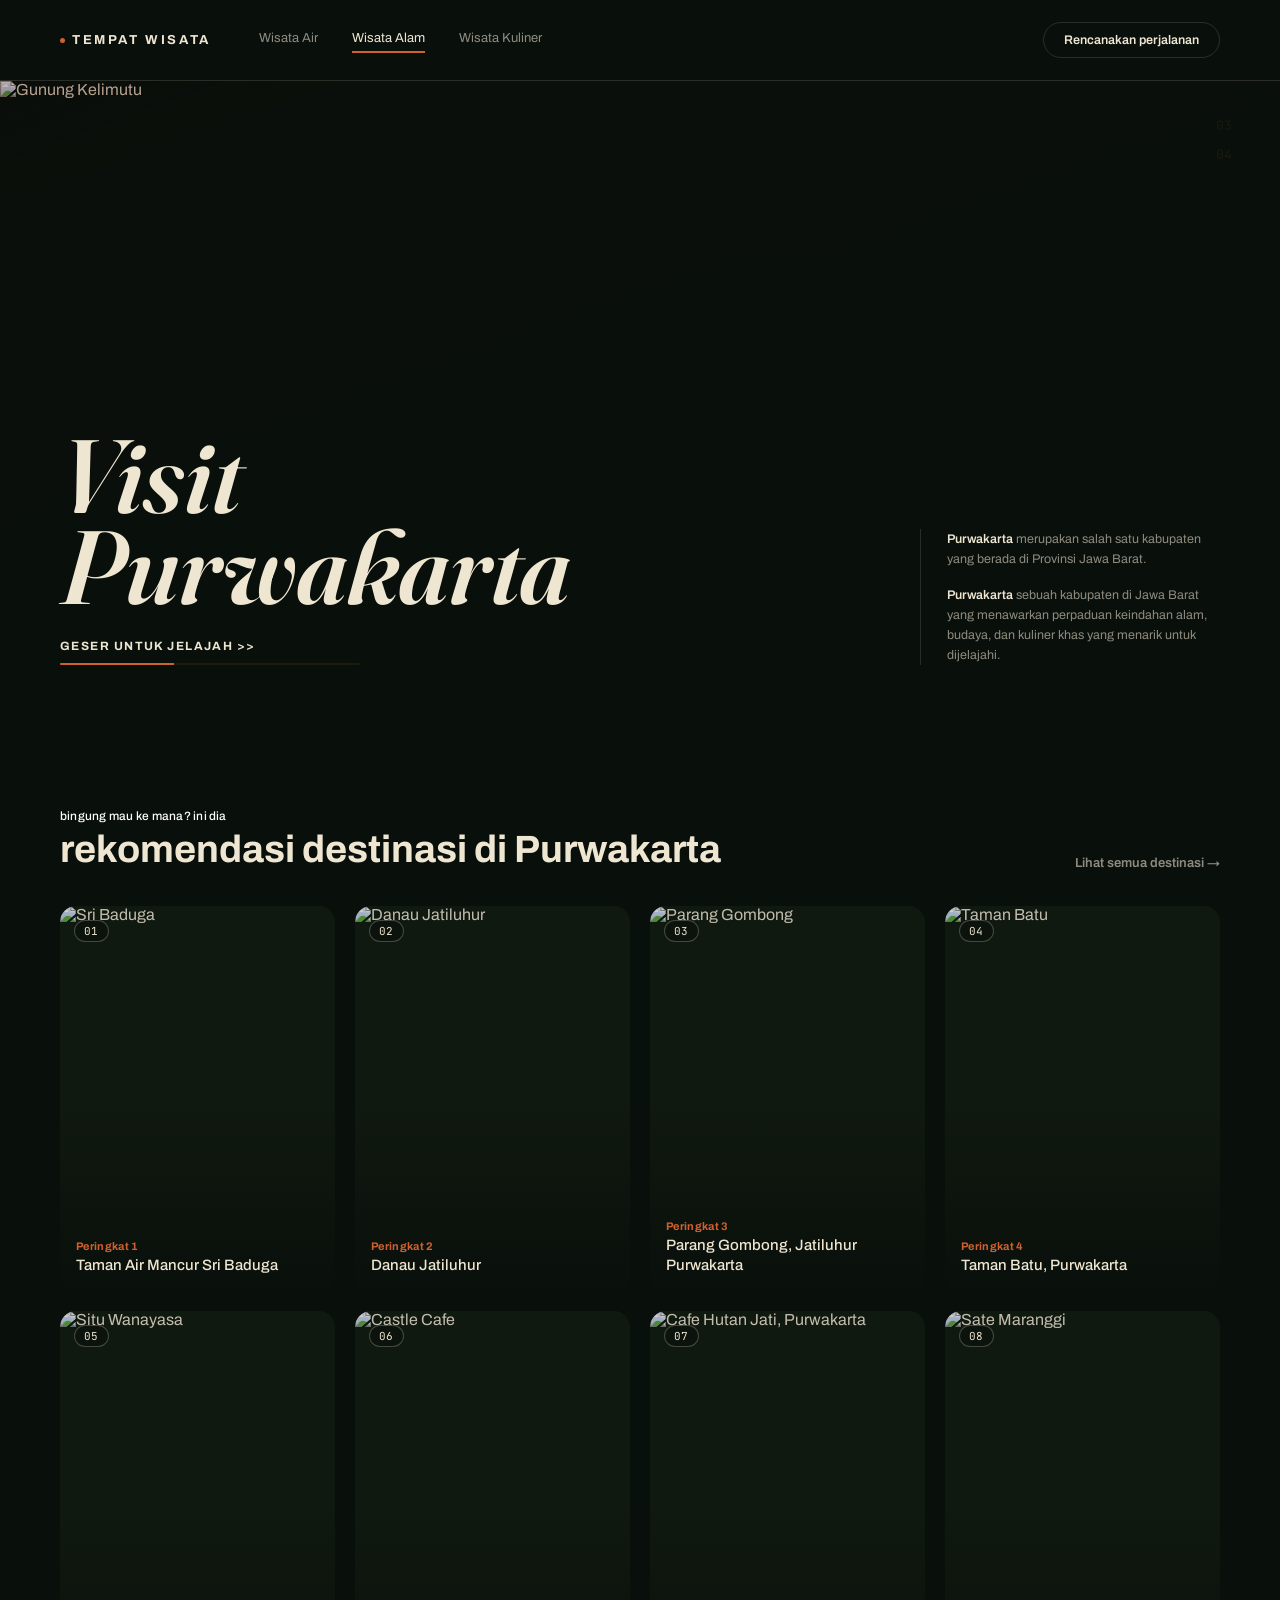
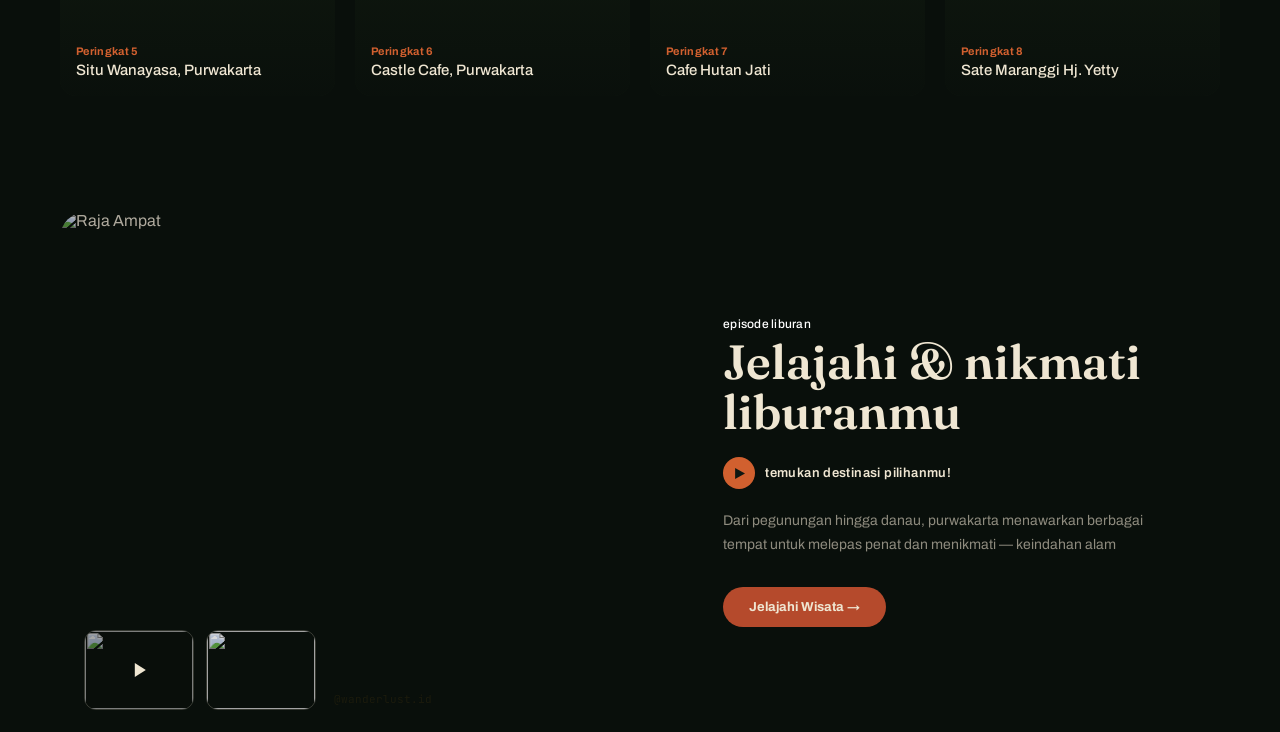
==== htmluas.html @ 2db7bcf9 "Add files via upload" ====
<!DOCTYPE html>
<html lang="id">
<head>
<meta charset="UTF-8">
<meta name="viewport" content="width=device-width, initial-scale=1.0">
<title>Kunjungi Purwakarta — Travel With Us!</title>
<link rel="preconnect" href="https://fonts.googleapis.com">
<link rel="preconnect" href="https://fonts.gstatic.com" crossorigin>
<link href="https://fonts.googleapis.com/css2?family=Fraunces:ital,opsz,wght@0,9..144,300;0,9..144,600;1,9..144,500;1,9..144,600&family=Archivo:wght@400;500;600;700&family=JetBrains+Mono:wght@400;500&display=swap" rel="stylesheet">
<link rel="stylesheet" href="cssuas.css">
</head>
<body>

<!-- NAV -->
<header class="nav">
  <div class="nav-inner">
    <div class="nav-brand"><span class="dot"></span>TEMPAT WISATA</div>
    <nav class="nav-tabs">
      <a href="#" class="tab">Wisata Air</a>
      <a href="#" class="tab active">Wisata Alam</a>
      <a href="#" class="tab">Wisata Kuliner</a>
    </nav>
    <button class="nav-cta">Rencanakan perjalanan</button>
  </div>
</header>

<!-- HERO -->
<section class="hero">
  <img class="hero-img" src="https://i.pinimg.com/736x/60/9f/8d/609f8d29d24141d94cbfe3db04c7c24f.jpg" alt="Gunung Kelimutu">
  <div class="hero-counter">
    <span>03</span>
    <span>04</span>
  </div>
  <div class="hero-inner">
    <div class="hero-copy">
      <h1 class="hero-title">Visit<br>Purwakarta</h1>
      <div class="hero-swipe">
        <span>GESER UNTUK JELAJAH &gt;&gt;</span>
        <div class="hero-progress"><i></i></div>
      </div>
    </div>
    <div class="hero-captions">
      <p><b>Purwakarta</b> merupakan salah satu kabupaten yang berada di Provinsi Jawa Barat.</p>
      <p><b>Purwakarta</b> sebuah kabupaten di Jawa Barat yang menawarkan perpaduan keindahan alam, budaya, dan kuliner khas yang menarik untuk dijelajahi.</p>
    </div>
  </div>
</section>

<!-- RECOMMENDATIONS -->
<section class="section">
  <div class="section-head">
    <div>
      <p class="eyebrow">bingung mau ke mana? ini dia</p>
      <h2 class="section-title">rekomendasi destinasi di Purwakarta</h2>
    </div>
    <a href="#" class="section-link">Lihat semua destinasi &rarr;</a>
  </div>

  <div class="rec-row">
    <div class="rec-card">
      <span class="rec-rank">01</span>
      <img src="https://i.pinimg.com/736x/ca/dd/c8/caddc85ec43dbcf4d7bd8b6eabeb9253.jpg" alt="Sri Baduga">
      <div class="rec-label">
        <span class="place">Peringkat 1</span>
        <span class="name"> Taman Air Mancur Sri Baduga </span>
      </div>
    </div>
    <div class="rec-card">
      <span class="rec-rank">02</span>
      <img src="https://i.pinimg.com/1200x/9b/ae/08/9bae082240e7f58f86cd1475be1f8720.jpg" alt="Danau Jatiluhur">
      <div class="rec-label">
        <span class="place">Peringkat 2</span>
        <span class="name"> Danau  Jatiluhur </span>
      </div>
    </div>
    <div class="rec-card">
      <span class="rec-rank">03</span>
      <img src="https://i.pinimg.com/736x/5a/5e/53/5a5e53dc8bf586956d5faa740fb3990c.jpg" alt="Parang Gombong">
      <div class="rec-label">
        <span class="place">Peringkat 3</span>
        <span class="name">Parang Gombong, Jatiluhur Purwakarta</span>
      </div>
    </div>
    <div class="rec-card">
      <span class="rec-rank">04</span>
      <img src="https://i.pinimg.com/1200x/ce/50/cc/ce50ccb34fca087d5dc133613f5b389a.jpg" alt="Taman Batu">
      <div class="rec-label">
        <span class="place">Peringkat 4</span>
        <span class="name"> Taman Batu, Purwakarta</span>
      </div>
    </div>
  <div class="rec-card">
      <span class="rec-rank">05</span>
      <img src="https://i.pinimg.com/1200x/88/a1/2c/88a12cb803745ec57d90f8e2642a96eb.jpg" alt="Situ Wanayasa">
      <div class="rec-label">
        <span class="place">Peringkat 5</span>
        <span class="name"> Situ Wanayasa, Purwakarta</span>
      </div>
    </div>
    <div class="rec-card">
      <span class="rec-rank">06</span>
      <img src="https://i.pinimg.com/736x/16/18/10/161810937da8a79a4a7ca13496c0f745.jpg" alt="Castle Cafe">
      <div class="rec-label">
        <span class="place">Peringkat 6</span>
        <span class="name"> Castle Cafe, Purwakarta</span>
      </div>
    </div>
    <div class="rec-card">
      <span class="rec-rank">07</span>
      <img src="https://i.pinimg.com/1200x/c8/06/60/c806600731196744d3df7440c797ac5b.jpg" alt="Cafe Hutan Jati, Purwakarta">
      <div class="rec-label">
        <span class="place">Peringkat 7</span>
        <span class="name"> Cafe Hutan Jati </span>
        </div>
    </div>
    <div class="rec-card">
      <span class="rec-rank">08</span>
      <img src="https://i.pinimg.com/736x/f3/6d/92/f36d92985043e7d394711de4417f6e88.jpg" alt="Sate Maranggi">
      <div class="rec-label">
        <span class="place">Peringkat 8</span>
        <span class="name"> Sate Maranggi Hj. Yetty</span>
  </div>
</section>


<!-- PROMO -->
<section class="promo">
  <div class="promo-media">
    <img src="https://picsum.photos/seed/raja-ampat-flag-desktop/1200/1000" alt="Raja Ampat">
    <div class="promo-strip">
      <div class="promo-thumb playable">
        <img src="https://picsum.photos/seed/raja-ampat-jump-desktop/300/220" alt="">
      </div>
      <div class="promo-thumb">
        <img src="https://picsum.photos/seed/raja-ampat-dock-desktop/300/220" alt="">
      </div>
      <span class="promo-handle">@wanderlust.id</span>
    </div>
  </div>
  <div class="promo-body">
    <p class="eyebrow">episode liburan</p>
    <h2 class="promo-title">Jelajahi &amp; nikmati liburanmu</h2>
    <div class="promo-play">
      <span class="dot"><svg viewBox="0 0 10 10" fill="var(--void)"><polygon points="1,0 10,5 1,10"/></svg></span>
      temukan destinasi pilihanmu!
    </div>
    <p class="promo-text">Dari pegunungan hingga danau, purwakarta menawarkan berbagai tempat untuk melepas penat dan menikmati — keindahan alam </p>
    <button class="promo-cta"> Jelajahi Wisata &rarr;</button>
  </div>
</section>
---- cssuas.css ----
:root{
  --void: #0e1712;
  --void-deep: #090f0b;
  --ember: #b54a2c;
  --ember-bright: #d1602f;
  --sand: #efe6d2;
  --sand-dim: rgba(239,230,210,0.58);
  --sand-faint: rgba(77, 58, 17, 0.28);
  --moss: #5c6e4f;
  --line: rgba(239,230,210,0.14);
  --radius-lg: 26px;
  --radius-md: 16px;
  --container: 1240px;
}

*{ box-sizing: border-box; }

body{
  margin:0;
  background: var(--void-deep);
  color: var(--sand);
  font-family:'Archivo', sans-serif;
}

a{ color: inherit; }

.nav{
  background: var(--void-deep);
  border-bottom: 1px solid var(--line);
  position: sticky;
  top: 0;
  z-index: 50;
}
.nav-inner{
  max-width: var(--container);
  margin: 0 auto;
  padding: 22px 40px;
  display:flex;
  align-items:center;
  gap: 48px;
}
.nav-brand{
  font-weight:700;
  font-size: 13px;
  letter-spacing: 0.2em;
  display:flex;
  align-items:center;
  gap:7px;
  white-space:nowrap;
}
.nav-brand .dot{
  width:5px; height:5px; border-radius:50%;
  background: var(--ember-bright);
}
.nav-tabs{
  display:flex;
  gap: 34px;
  font-size: 13px;
  color: var(--sand-dim);
}
.nav-tabs .tab{
  text-decoration:none;
  padding-bottom: 4px;
  position:relative;
  transition: color .2s ease;
}
.nav-tabs .tab:hover{ color: var(--sand); }
.nav-tabs .tab.active{
  color: var(--sand);
}
.nav-tabs .tab.active::after{
  content:'';
  position:absolute;
  left:0; right:0; bottom:-4px;
  height:2px;
  background: var(--ember-bright);
}
.nav-cta{
  margin-left:auto;
  background: transparent;
  border: 1px solid var(--line);
  color: var(--sand);
  padding: 10px 20px;
  border-radius: 30px;
  font-family:'Archivo', sans-serif;
  font-size: 12.5px;
  font-weight: 600;
  cursor:pointer;
  transition: border-color .2s ease, background .2s ease;
  white-space:nowrap;
}
.nav-cta:hover{
  background: var(--ember);
  border-color: var(--ember);
}

.hero{
  position: relative;
  height: 640px;
  overflow:hidden;
}
.hero-img{
  position:absolute; inset:0;
  width:100%; height:100%;
  object-fit: cover;
  filter: saturate(0.82) contrast(1.05) brightness(0.72);
}
.hero::before{
  content:'';
  position:absolute; inset:0;
  background:
    linear-gradient(180deg, rgba(9,15,11,0.35) 0%, rgba(9,15,11,0.05) 32%, rgba(9,15,11,0.55) 70%, rgba(9,15,11,0.95) 100%),
    linear-gradient(90deg, rgba(9,15,11,0.55) 0%, transparent 42%);
}
.hero::after{
  content:'';
  position:absolute; inset:0;
  background: linear-gradient(160deg, rgba(181,74,44,0.18), transparent 45%);
  mix-blend-mode: overlay;
}

.hero-counter{
  position:absolute;
  right: 48px;
  top: 36px;
  z-index: 2;
  font-family:'JetBrains Mono', monospace;
  font-size: 13px;
  color: var(--sand-faint);
  text-align:right;
  display:flex;
  flex-direction:column;
  gap: 12px;
}
.hero-counter .now{
  color: var(--sand);
  font-weight: 500;
  font-size: 15px;
  position:relative;
}
.hero-counter .now::after{
  content:'';
  position:absolute;
  left:-26px; top:50%;
  width:18px; height:1px;
  background: var(--ember-bright);
}

.hero-inner{
  position:relative;
  z-index:2;
  max-width: var(--container);
  margin: 0 auto;
  height:100%;
  padding: 0 40px 56px;
  display:flex;
  align-items:flex-end;
  justify-content:space-between;
  gap: 60px;
}

.hero-eyebrow{
  display:block;
  font-size: 13px;
  font-weight: 500;
  letter-spacing: 0.34em;
  text-transform: uppercase;
  color: var(--sand-dim);
  margin-bottom: 10px;
}
.hero-title{
  font-family:'Fraunces', serif;
  font-style: italic;
  font-weight: 600;
  font-size: 104px;
  line-height: 0.88;
  margin: 0 0 26px;
}
.hero-swipe{
  max-width: 300px;
}
.hero-swipe span{
  display:block;
  font-size: 12px;
  font-weight: 700;
  letter-spacing: 0.12em;
  color: var(--sand);
  margin-bottom: 10px;
}
.hero-progress{
  height: 2px;
  background: var(--sand-faint);
  border-radius: 2px;
  overflow:hidden;
}
.hero-progress i{
  display:block;
  width: 38%;
  height:100%;
  background: var(--ember-bright);
}

.hero-captions{
  display:flex;
  flex-direction:column;
  gap: 16px;
  max-width: 300px;
  flex-shrink:0;
  border-left: 1px solid var(--line);
  padding-left: 26px;
}
.hero-captions p{
  margin:0;
  font-size: 12.5px;
  line-height: 1.6;
  color: var(--sand-dim);
  font-weight: 400;
}
.hero-captions p b{
  color: var(--sand);
  font-weight: 600;
}

.section{
  max-width: var(--container);
  margin: 0 auto;
  padding: 88px 40px 20px;
}
.section-head{
  display:flex;
  align-items:flex-end;
  justify-content:space-between;
  margin-bottom: 36px;
}
.eyebrow{
  font-size: 12px;
  color: white;
  font-weight: 500;
  letter-spacing: 0.02em;
  margin: 0 0 6px;
}
.section-title{
  font-family:'Segoe UI', Tahoma, Geneva, Verdana, sans-serif
  font-weight: 500;
  font-size: 38px;
  color: var(--sand);
  margin: 0;
}
.section-link{
  font-size: 13px;
  font-weight: 600;
  color: var(--sand-dim);
  text-decoration:none;
  white-space:nowrap;
  transition: color .2s ease;
}
.section-link:hover{ color: var(--ember-bright); }

.rec-row{
  display:grid;
  grid-template-columns: repeat(4, 1fr);
  gap: 20px;
}
.rec-card{
  position:relative;
  border-radius: var(--radius-md);
  overflow:hidden;
  aspect-ratio: 3/4.2;
  background: #10190f;
}
.rec-card img{
  position:absolute; inset:0;
  width:100%; height:100%;
  object-fit:cover;
  filter: saturate(0.85) contrast(1.05) brightness(0.8);
  transition: transform .6s ease;
}
.rec-card:hover img{ transform: scale(1.06); }
.rec-card::after{
  content:'';
  position:absolute; inset:0;
  background: linear-gradient(180deg, transparent 50%, rgba(9,15,11,0.92) 100%);
}
.rec-rank{
  position:absolute; top:14px; left:14px; z-index:2;
  font-family:'JetBrains Mono', monospace;
  font-size: 11px;
  color: var(--sand);
  background: rgba(9,15,11,0.55);
  border: 1px solid rgba(239,230,210,0.25);
  padding: 3px 9px;
  border-radius: 20px;
  letter-spacing: 0.03em;
}
.rec-label{
  position:absolute; left:16px; right:16px; bottom:16px; z-index:2;
}
.rec-label .place{
  display:block;
  font-size: 11px;
  font-weight: 700;
  color: var(--ember-bright);
  letter-spacing: 0.03em;
  margin-bottom: 4px;
}
.rec-label .name{
  display:block;
  font-size: 15px;
  line-height:1.3;
  color: var(--sand);
  font-weight: 500;
}

.promo{
  max-width: var(--container);
  margin: 96px auto 0;
  padding: 0 40px;
  display:grid;
  grid-template-columns: 1.1fr 0.9fr;
  gap: 56px;
  align-items:center;
}
.promo-media{
  position:relative;
  border-radius: var(--radius-lg);
  overflow:hidden;
  height: 520px;
}
.promo-media img{
  width:100%; height:100%;
  object-fit:cover;
  filter: saturate(0.8) contrast(1.05) brightness(0.72);
}
.promo-media::before{
  content:'';
  position:absolute; inset:0;
  background: linear-gradient(0deg, rgba(9,15,11,0.75) 0%, transparent 40%);
}
.promo-strip{
  position:absolute;
  left: 24px; right:24px; bottom: 22px;
  z-index:2;
  display:flex;
  align-items:flex-end;
  gap: 12px;
}
.promo-thumb{
  position:relative;
  width: 110px; height: 80px;
  border-radius: 12px;
  overflow:hidden;
  flex-shrink:0;
  border: 1px solid rgba(239,230,210,0.2);
}
.promo-thumb img{
  width:100%; height:100%; object-fit:cover;
  filter: saturate(0.85) brightness(0.85);
}
.promo-thumb.playable::after{
  content:'';
  position:absolute; inset:0;
  background: rgba(9,15,11,0.25);
}
.promo-thumb.playable::before{
  content:'';
  position:absolute;
  top:50%; left:50%;
  width:0; height:0;
  border-top: 7px solid transparent;
  border-bottom: 7px solid transparent;
  border-left: 11px solid var(--sand);
  transform: translate(-38%,-50%);
  z-index:2;
}
.promo-handle{
  font-family:'JetBrains Mono', monospace;
  font-size: 11px;
  color: var(--sand-faint);
  align-self:flex-end;
  margin-bottom: 4px;
  margin-left: 6px;
}

.promo-body{
  padding-right: 20px;
}
.promo-title{
  font-family:'Fraunces', serif;
  font-weight: 600;
  font-size: 48px;
  line-height: 1.04;
  color: var(--sand);
  margin: 4px 0 20px;
}
.promo-play{
  display:inline-flex;
  align-items:center;
  gap: 10px;
  font-size: 13px;
  font-weight: 600;
  letter-spacing: 0.03em;
  color: var(--sand);
  margin-bottom: 20px;
}
.promo-play .dot{
  width: 32px; height: 32px;
  border-radius: 50%;
  background: var(--ember-bright);
  display:flex; align-items:center; justify-content:center;
  flex-shrink:0;
}
.promo-play .dot svg{ width:11px; height:11px; }
.promo-text{
  font-size: 14px;
  line-height: 1.7;
  color: var(--sand-dim);
  max-width: 460px;
  margin: 0 0 30px;
}
.promo-cta{
  background: var(--ember);
  color: var(--sand);
  border: none;
  padding: 13px 26px;
  border-radius: 30px;
  font-family:'Archivo', sans-serif;
  font-weight: 700;
  font-size: 13px;
  cursor:pointer;
  transition: background .2s ease;
}
.promo-cta:hover{ background: var(--ember-bright); }

.foot{
  margin-top: 110px;
  border-top: 1px solid var(--line);
}
.foot-inner{
  max-width: var(--container);
  margin: 0 auto;
  padding: 28px 40px;
  display:flex;
  align-items:center;
  gap: 40px;
}
.foot-author{
  display:flex;
  align-items:center;
  gap: 11px;
  flex-shrink:0;
}
.foot-avatar{
  width: 34px; height: 34px;
  border-radius: 50%;
  object-fit: cover;
  border: 1px solid var(--line);
}
.foot-author div{
  display:flex;
  flex-direction:column;
  line-height: 1.35;
}
.foot-name{
  font-size: 13px;
  color: var(--sand);
  font-weight: 600;
}
.foot-role{
  font-size: 11.5px;
  color: var(--sand-faint);
}
.foot-comment{
  font-size: 12.5px;
  color: var(--sand-faint);
  line-height:1.5;
  flex: 1;
}
.foot-comment b{
  color: var(--sand-dim);
  font-weight: 500;
}
.foot-comment a{
  color: var(--ember-bright);
  text-decoration:none;
  font-weight: 500;
}

.engage{
  display:flex;
  align-items:center;
  gap: 22px;
  flex-shrink:0;
}
.engage-item{
  display:flex;
  align-items:center;
  gap: 7px;
  color: var(--sand-dim);
  font-size: 13px;
  font-weight: 500;
  cursor:pointer;
}
.engage-item svg{ width:19px; height:19px; }
.save-btn{
  background: var(--ember);
  color: var(--sand);
  border: none;
  padding: 10px 24px;
  border-radius: 20px;
  font-family:'Archivo', sans-serif;
  font-weight: 700;
  font-size: 13px;
  cursor:pointer;
  transition: background .2s ease;
}
.save-btn:hover{ background: var(--ember-bright); }

@media (max-width: 1100px){
  .hero-title{ font-size: 78px; }
  .promo{ grid-template-columns: 1fr; }
  .promo-media{ height: 400px; }
  .rec-row{ grid-template-columns: repeat(2, 1fr); }
}
@media (max-width: 700px){
  .nav-tabs{ display:none; }
  .hero{ height: 520px; }
  .hero-inner{ flex-direction:column; align-items:flex-start; gap: 28px; }
  .hero-captions{ border-left:none; padding-left:0; flex-direction:row; overflow-x:auto; }
  .hero-title{ font-size: 56px; }
  .foot-inner{ flex-wrap:wrap; }
}
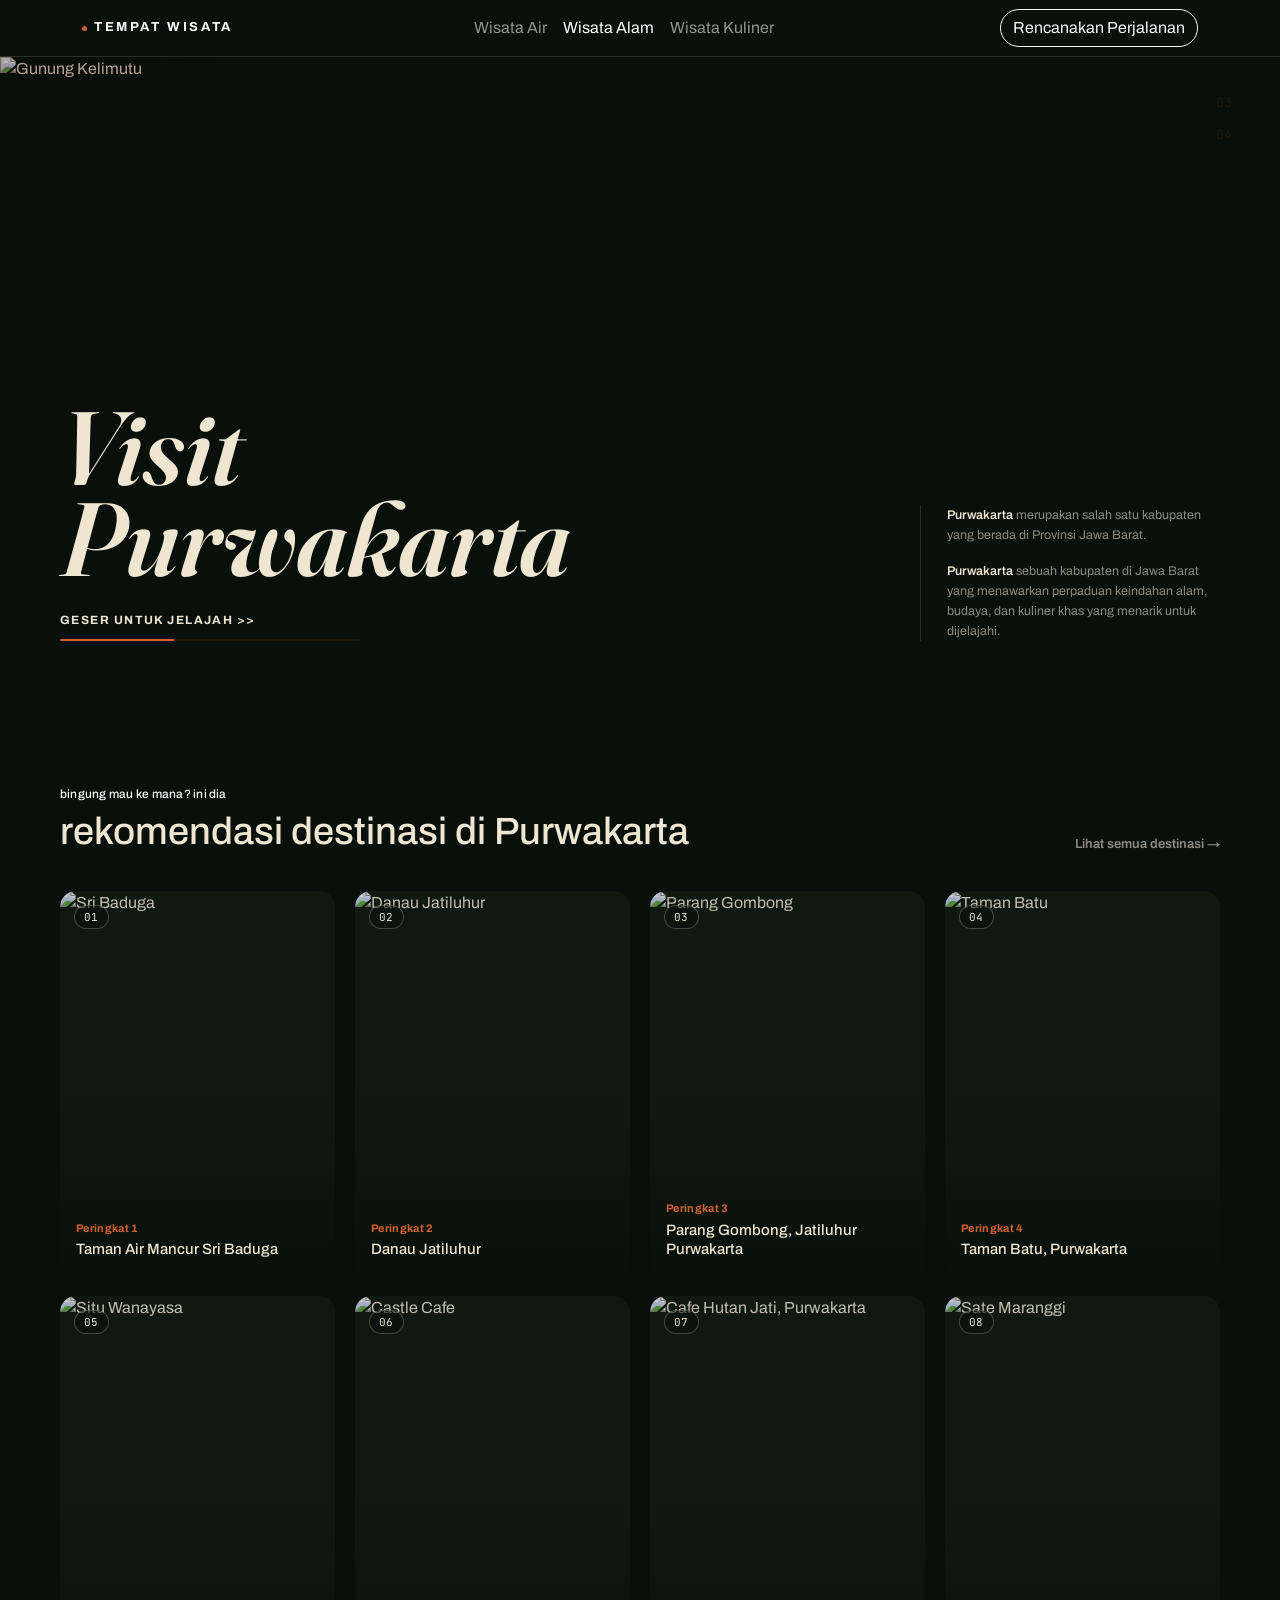
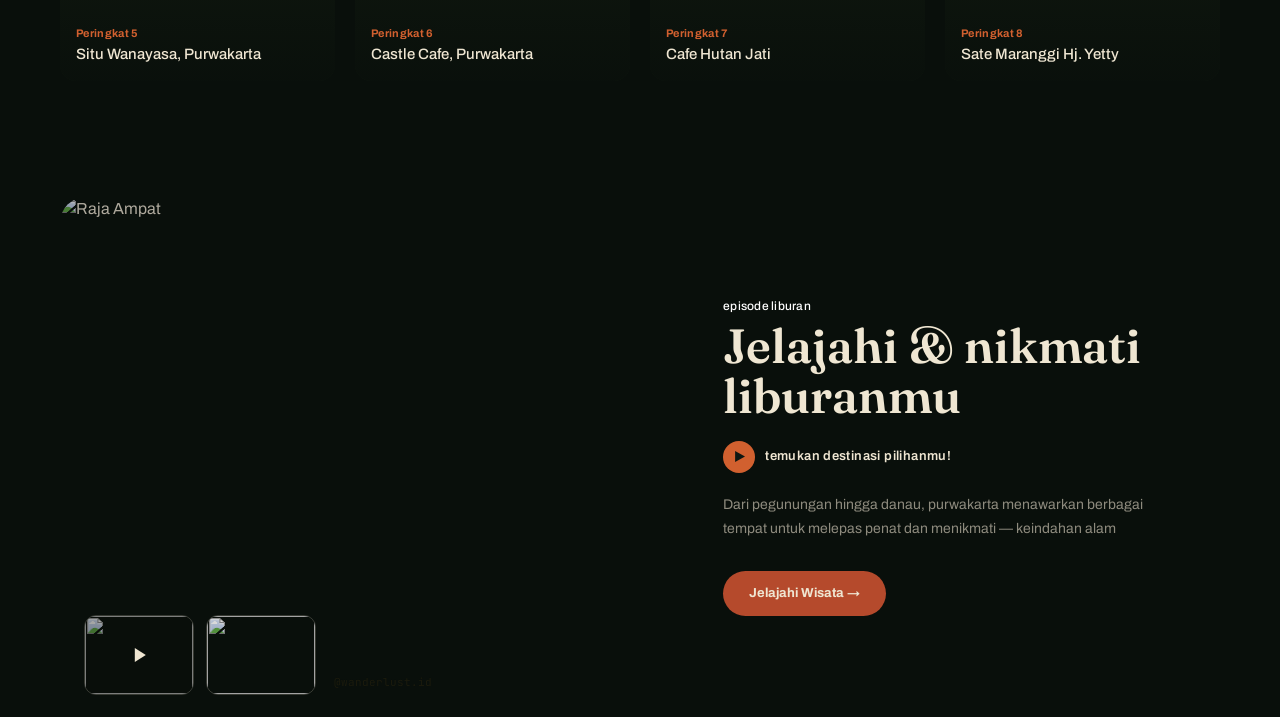
==== commit ba8c2dd5: "Update htmluas.html menambahkan Bootstrap" ====
--- a/htmluas.html
+++ b/htmluas.html
@@ -7,23 +7,53 @@
 <link rel="preconnect" href="https://fonts.googleapis.com">
 <link rel="preconnect" href="https://fonts.gstatic.com" crossorigin>
 <link href="https://fonts.googleapis.com/css2?family=Fraunces:ital,opsz,wght@0,9..144,300;0,9..144,600;1,9..144,500;1,9..144,600&family=Archivo:wght@400;500;600;700&family=JetBrains+Mono:wght@400;500&display=swap" rel="stylesheet">
+<link href="https://cdn.jsdelivr.net/npm/bootstrap@5.3.7/dist/css/bootstrap.min.css" rel="stylesheet">
 <link rel="stylesheet" href="cssuas.css">
 </head>
 <body>
 
-<!-- NAV -->
-<header class="nav">
-  <div class="nav-inner">
-    <div class="nav-brand"><span class="dot"></span>TEMPAT WISATA</div>
-    <nav class="nav-tabs">
-      <a href="#" class="tab">Wisata Air</a>
-      <a href="#" class="tab active">Wisata Alam</a>
-      <a href="#" class="tab">Wisata Kuliner</a>
-    </nav>
-    <button class="nav-cta">Rencanakan perjalanan</button>
+<!-- NAVBAR BOOTSTRAP -->
+<nav class="navbar navbar-expand-lg navbar-dark nav sticky-top">
+  <div class="container">
+
+    <a class="navbar-brand nav-brand" href="#">
+      <span class="dot"></span> TEMPAT WISATA
+    </a>
+
+    <button class="navbar-toggler" type="button"
+      data-bs-toggle="collapse"
+      data-bs-target="#navbarNav">
+
+      <span class="navbar-toggler-icon"></span>
+
+    </button>
+
+    <div class="collapse navbar-collapse" id="navbarNav">
+
+      <ul class="navbar-nav mx-auto">
+
+        <li class="nav-item">
+          <a class="nav-link" href="#">Wisata Air</a>
+        </li>
+
+        <li class="nav-item">
+          <a class="nav-link active" href="#">Wisata Alam</a>
+        </li>
+
+        <li class="nav-item">
+          <a class="nav-link" href="#">Wisata Kuliner</a>
+        </li>
+
+      </ul>
+
+      <button class="btn btn-outline-light rounded-pill">
+        Rencanakan Perjalanan
+      </button>
+
+    </div>
+
   </div>
-</header>
-
+</nav>
 <!-- HERO -->
 <section class="hero">
   <img class="hero-img" src="https://i.pinimg.com/736x/60/9f/8d/609f8d29d24141d94cbfe3db04c7c24f.jpg" alt="Gunung Kelimutu">
@@ -148,3 +178,7 @@
     <button class="promo-cta"> Jelajahi Wisata &rarr;</button>
   </div>
 </section>
+<script src="https://cdn.jsdelivr.net/npm/bootstrap@5.3.7/dist/js/bootstrap.bundle.min.js"></script>
+
+</body>
+</html>
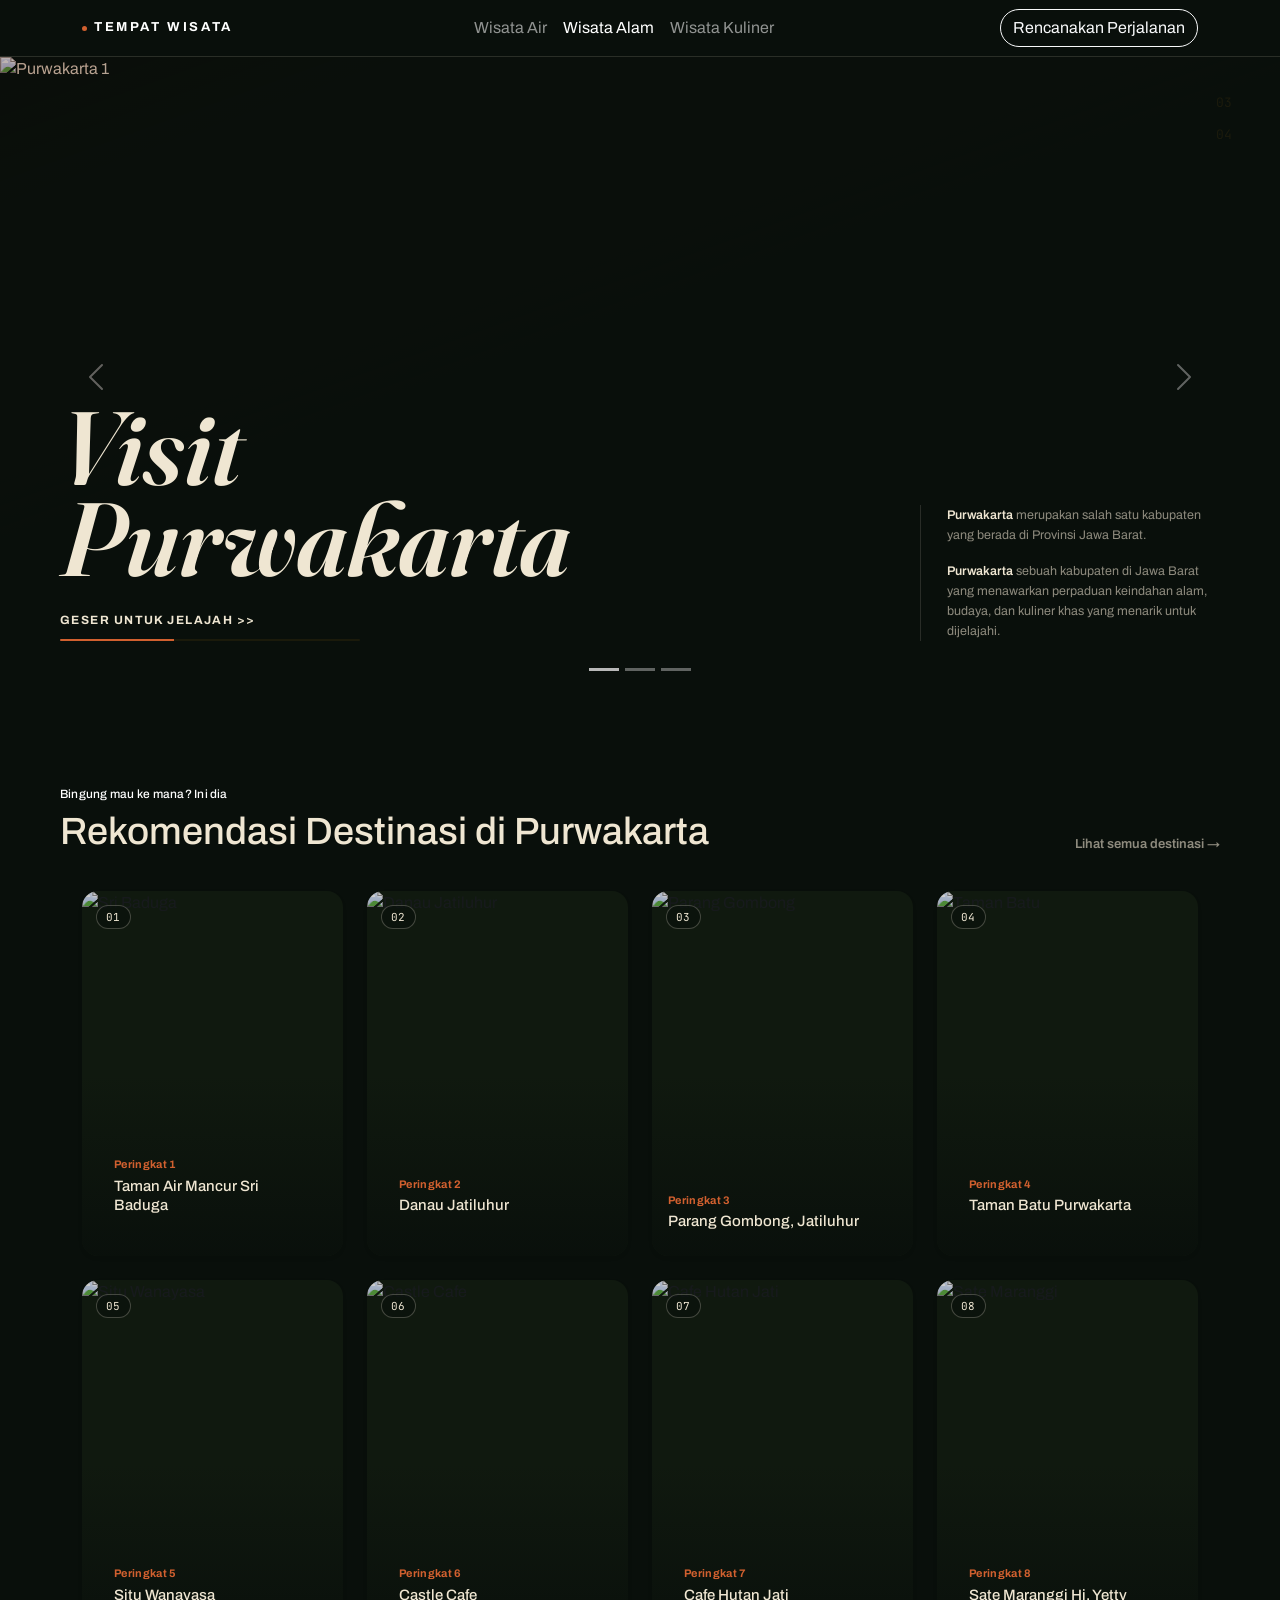
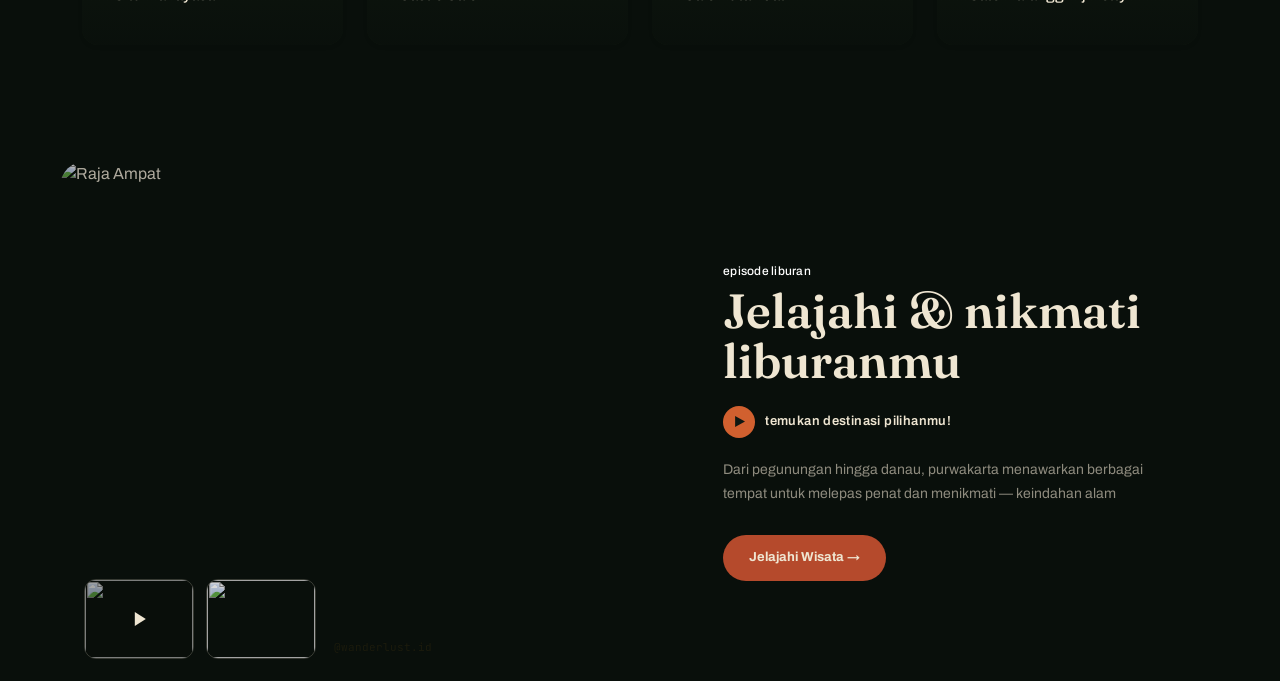
==== commit 2744e5f7: "Update htmluas.html menambahkan bootstrap" ====
--- a/htmluas.html
+++ b/htmluas.html
@@ -56,7 +56,43 @@
 </nav>
 <!-- HERO -->
 <section class="hero">
-  <img class="hero-img" src="https://i.pinimg.com/736x/60/9f/8d/609f8d29d24141d94cbfe3db04c7c24f.jpg" alt="Gunung Kelimutu">
+  <div id="heroCarousel" class="carousel slide hero-img" data-bs-ride="carousel">
+
+    <div class="carousel-indicators">
+      <button type="button" data-bs-target="#heroCarousel" data-bs-slide-to="0" class="active"></button>
+      <button type="button" data-bs-target="#heroCarousel" data-bs-slide-to="1"></button>
+      <button type="button" data-bs-target="#heroCarousel" data-bs-slide-to="2"></button>
+    </div>
+    
+    <div class="carousel-inner"> 
+
+      <div class="carousel-item active">
+        <img src="https://i.pinimg.com/736x/60/9f/8d/609f8d29d24141d94cbfe3db04c7c24f.jpg"
+          class="d-block w-100"
+          alt="Purwakarta 1">
+      </div>
+
+      <div class="carousel-item">
+        <img src="https://i.pinimg.com/736x/ca/dd/c8/caddc85ec43dbcf4d7bd8b6eabeb9253.jpg"
+          class="d-block w-100"
+          alt="Purwakarta 2">
+      </div>
+
+      <div class="carousel-item">
+        <img src="https://i.pinimg.com/1200x/9b/ae/08/9bae082240e7f58f86cd1475be1f8720.jpg"
+          class="d-block w-100"
+          alt="Purwakarta 3">
+      </div>
+
+    </div>
+    <button class="carousel-control-prev" type="button" data-bs-target="#heroCarousel" data-bs-slide="prev">
+      <span class="carousel-control-prev-icon"></span>
+    </button>
+
+    <button class="carousel-control-next" type="button" data-bs-target="#heroCarousel" data-bs-slide="next">
+      <span class="carousel-control-next-icon"></span>
+    </button>
+  </div>
   <div class="hero-counter">
     <span>03</span>
     <span>04</span>
@@ -80,78 +116,130 @@
 <section class="section">
   <div class="section-head">
     <div>
-      <p class="eyebrow">bingung mau ke mana? ini dia</p>
-      <h2 class="section-title">rekomendasi destinasi di Purwakarta</h2>
+      <p class="eyebrow">Bingung mau ke mana? Ini dia</p>
+      <h2 class="section-title">Rekomendasi Destinasi di Purwakarta</h2>
     </div>
     <a href="#" class="section-link">Lihat semua destinasi &rarr;</a>
   </div>
 
-  <div class="rec-row">
-    <div class="rec-card">
-      <span class="rec-rank">01</span>
-      <img src="https://i.pinimg.com/736x/ca/dd/c8/caddc85ec43dbcf4d7bd8b6eabeb9253.jpg" alt="Sri Baduga">
-      <div class="rec-label">
-        <span class="place">Peringkat 1</span>
-        <span class="name"> Taman Air Mancur Sri Baduga </span>
-      </div>
-    </div>
-    <div class="rec-card">
-      <span class="rec-rank">02</span>
-      <img src="https://i.pinimg.com/1200x/9b/ae/08/9bae082240e7f58f86cd1475be1f8720.jpg" alt="Danau Jatiluhur">
-      <div class="rec-label">
-        <span class="place">Peringkat 2</span>
-        <span class="name"> Danau  Jatiluhur </span>
-      </div>
-    </div>
-    <div class="rec-card">
-      <span class="rec-rank">03</span>
-      <img src="https://i.pinimg.com/736x/5a/5e/53/5a5e53dc8bf586956d5faa740fb3990c.jpg" alt="Parang Gombong">
-      <div class="rec-label">
-        <span class="place">Peringkat 3</span>
-        <span class="name">Parang Gombong, Jatiluhur Purwakarta</span>
-      </div>
-    </div>
-    <div class="rec-card">
-      <span class="rec-rank">04</span>
-      <img src="https://i.pinimg.com/1200x/ce/50/cc/ce50ccb34fca087d5dc133613f5b389a.jpg" alt="Taman Batu">
-      <div class="rec-label">
-        <span class="place">Peringkat 4</span>
-        <span class="name"> Taman Batu, Purwakarta</span>
-      </div>
-    </div>
-  <div class="rec-card">
-      <span class="rec-rank">05</span>
-      <img src="https://i.pinimg.com/1200x/88/a1/2c/88a12cb803745ec57d90f8e2642a96eb.jpg" alt="Situ Wanayasa">
-      <div class="rec-label">
-        <span class="place">Peringkat 5</span>
-        <span class="name"> Situ Wanayasa, Purwakarta</span>
-      </div>
-    </div>
-    <div class="rec-card">
-      <span class="rec-rank">06</span>
-      <img src="https://i.pinimg.com/736x/16/18/10/161810937da8a79a4a7ca13496c0f745.jpg" alt="Castle Cafe">
-      <div class="rec-label">
-        <span class="place">Peringkat 6</span>
-        <span class="name"> Castle Cafe, Purwakarta</span>
-      </div>
-    </div>
-    <div class="rec-card">
-      <span class="rec-rank">07</span>
-      <img src="https://i.pinimg.com/1200x/c8/06/60/c806600731196744d3df7440c797ac5b.jpg" alt="Cafe Hutan Jati, Purwakarta">
-      <div class="rec-label">
-        <span class="place">Peringkat 7</span>
-        <span class="name"> Cafe Hutan Jati </span>
-        </div>
-    </div>
-    <div class="rec-card">
-      <span class="rec-rank">08</span>
-      <img src="https://i.pinimg.com/736x/f3/6d/92/f36d92985043e7d394711de4417f6e88.jpg" alt="Sate Maranggi">
-      <div class="rec-label">
-        <span class="place">Peringkat 8</span>
-        <span class="name"> Sate Maranggi Hj. Yetty</span>
+  <div class="container">
+    <div class="row g-4">
+
+      <!-- Card 1 -->
+      <div class="col-lg-3 col-md-6 col-sm-12">
+        <div class="card rec-card h-100 shadow-sm border-0">
+          <span class="rec-rank">01</span>
+          <img src="https://i.pinimg.com/736x/ca/dd/c8/caddc85ec43dbcf4d7bd8b6eabeb9253.jpg"
+               class="card-img-top"
+               alt="Sri Baduga">
+          <div class="card-body rec-label">
+            <span class="place">Peringkat 1</span>
+            <h5 class="name">Taman Air Mancur Sri Baduga</h5>
+          </div>
+        </div>
+      </div>
+
+      <!-- Card 2 -->
+      <div class="col-lg-3 col-md-6 col-sm-12">
+        <div class="card rec-card h-100 shadow-sm border-0">
+          <span class="rec-rank">02</span>
+          <img src="https://i.pinimg.com/1200x/9b/ae/08/9bae082240e7f58f86cd1475be1f8720.jpg"
+            class="card-img-top"
+            alt="Danau Jatiluhur">
+          <div class="card-body rec-label">
+            <span class="place">Peringkat 2</span>
+            <h5 class="name">Danau Jatiluhur</h5>
+          </div>
+        </div>
+      </div>
+
+      <!-- Card 3 -->
+      <div class="col-lg-3 col-md-6 col-sm-12">
+        <div class="card rec-card h-100 shadow-sm border-0">
+          <span class="rec-rank">03</span>
+          <img src="https://i.pinimg.com/736x/5a/5e/53/5a5e53dc8bf586956d5faa740fb3990c.jpg"
+            class="card-img-top"
+            alt="Parang Gombong">
+          <div class="rec-label">
+            <span class="place">Peringkat 3</span>
+            <h5 class="name">Parang Gombong, Jatiluhur</h5>
+          </div>
+        </div>
+      </div>
+
+      <!-- Card 4 -->
+      <div class="col-lg-3 col-md-6 col-sm-12">
+        <div class="card rec-card h-100 shadow-sm border-0">
+          <span class="rec-rank">04</span>
+          <img src="https://i.pinimg.com/1200x/ce/50/cc/ce50ccb34fca087d5dc133613f5b389a.jpg"
+            class="card-img-top"
+            alt="Taman Batu">
+          <div class="card-body rec-label">
+            <span class="place">Peringkat 4</span>
+            <h5 class="name">Taman Batu Purwakarta</h5>
+          </div>
+        </div>
+      </div>
+
+      <!-- Card 5 -->
+      <div class="col-lg-3 col-md-6 col-sm-12">
+        <div class="card rec-card h-100 shadow-sm border-0">
+          <span class="rec-rank">05</span>
+          <img src="https://i.pinimg.com/1200x/88/a1/2c/88a12cb803745ec57d90f8e2642a96eb.jpg" 
+            class="card-img-top"
+            alt="Situ Wanayasa">
+          <div class="card-body rec-label">
+            <span class="place">Peringkat 5</span>
+            <h5 class="name">Situ Wanayasa</h5>
+          </div>
+        </div>
+      </div>
+
+      <!-- Card 6 -->
+      <div class="col-lg-3 col-md-6 col-sm-12">
+        <div class="card rec-card h-100 shadow-sm border-0">
+          <span class="rec-rank">06</span>
+          <img src="https://i.pinimg.com/736x/16/18/10/161810937da8a79a4a7ca13496c0f745.jpg" 
+            class="card-img-top"
+            alt="Castle Cafe">
+          <div class="card-body rec-label">
+            <span class="place">Peringkat 6</span>
+            <h5 class="name">Castle Cafe</h5>
+          </div>
+        </div>
+      </div>
+
+      <!-- Card 7 -->
+      <div class="col-lg-3 col-md-6 col-sm-12">
+        <div class="card rec-card h-100 shadow-sm border-0">
+          <span class="rec-rank">07</span>
+          <img src="https://i.pinimg.com/1200x/c8/06/60/c806600731196744d3df7440c797ac5b.jpg" 
+            class="card-img-top"
+            alt="Cafe Hutan Jati">
+          <div class="card-body rec-label">
+            <span class="place">Peringkat 7</span>
+            <h5 class="name">Cafe Hutan Jati</h5>
+          </div>
+        </div>
+      </div>
+
+      <!-- Card 8 -->
+      <div class="col-lg-3 col-md-6 col-sm-12">
+        <div class="card rec-card h-100 shadow-sm border-0">
+          <span class="rec-rank">08</span>
+          <img src="https://i.pinimg.com/736x/f3/6d/92/f36d92985043e7d394711de4417f6e88.jpg" 
+            class="card-img-top"
+            alt="Sate Maranggi">
+          <div class="card-body rec-label">
+            <span class="place">Peringkat 8</span>
+            <h5 class="name">Sate Maranggi Hj. Yetty</h5>
+          </div>
+        </div>
+      </div>
+
+    </div>
   </div>
 </section>
-
 
 <!-- PROMO -->
 <section class="promo">
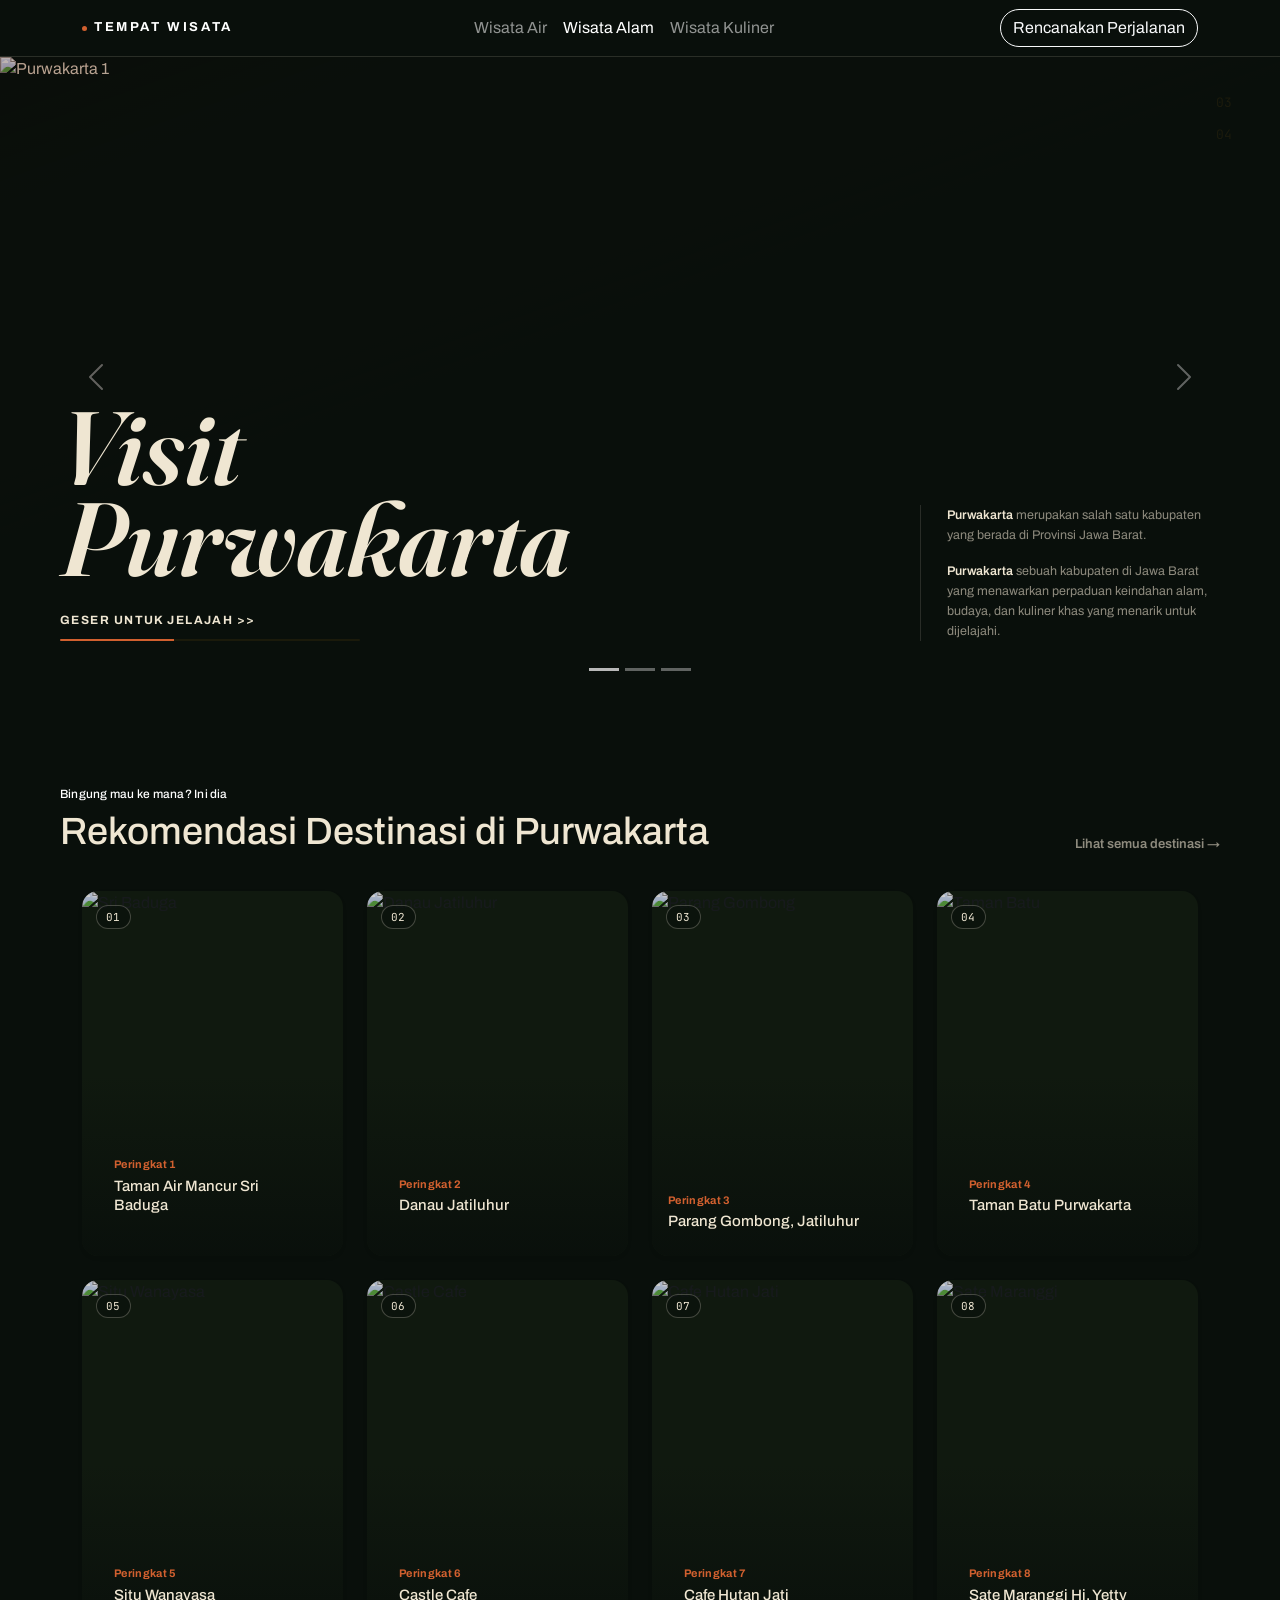
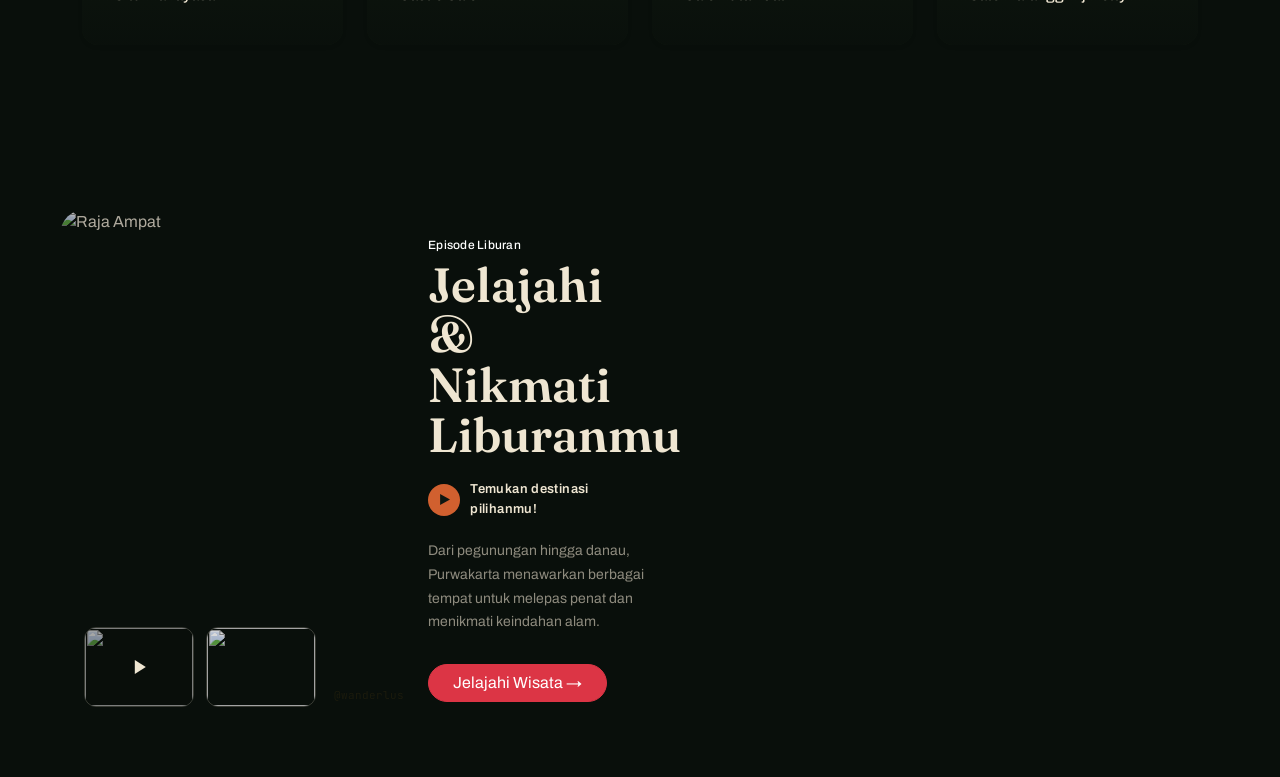
==== commit c5c21300: "Update htmluas.html menambahkan bootstrap" ====
--- a/htmluas.html
+++ b/htmluas.html
@@ -242,31 +242,57 @@
 </section>
 
 <!-- PROMO -->
-<section class="promo">
-  <div class="promo-media">
-    <img src="https://picsum.photos/seed/raja-ampat-flag-desktop/1200/1000" alt="Raja Ampat">
-    <div class="promo-strip">
-      <div class="promo-thumb playable">
-        <img src="https://picsum.photos/seed/raja-ampat-jump-desktop/300/220" alt="">
-      </div>
-      <div class="promo-thumb">
-        <img src="https://picsum.photos/seed/raja-ampat-dock-desktop/300/220" alt="">
-      </div>
-      <span class="promo-handle">@wanderlust.id</span>
-    </div>
-  </div>
-  <div class="promo-body">
-    <p class="eyebrow">episode liburan</p>
-    <h2 class="promo-title">Jelajahi &amp; nikmati liburanmu</h2>
-    <div class="promo-play">
-      <span class="dot"><svg viewBox="0 0 10 10" fill="var(--void)"><polygon points="1,0 10,5 1,10"/></svg></span>
-      temukan destinasi pilihanmu!
-    </div>
-    <p class="promo-text">Dari pegunungan hingga danau, purwakarta menawarkan berbagai tempat untuk melepas penat dan menikmati — keindahan alam </p>
-    <button class="promo-cta"> Jelajahi Wisata &rarr;</button>
+<section class="promo container py-5">
+  <div class="row align-items-center">
+
+    <div class="col-lg-7">
+      <div class="promo-media">
+        <img src="https://picsum.photos/seed/raja-ampat-flag-desktop/1200/1000" alt="Raja Ampat">
+
+        <div class="promo-strip">
+          <div class="promo-thumb playable">
+            <img src="https://picsum.photos/seed/raja-ampat-jump-desktop/300/220" alt="">
+          </div>
+
+          <div class="promo-thumb">
+            <img src="https://picsum.photos/seed/raja-ampat-dock-desktop/300/220" alt="">
+          </div>
+
+          <span class="promo-handle">@wanderlust.id</span>
+        </div>
+      </div>
+    </div>
+
+    <div class="col-lg-5">
+      <div class="promo-body">
+
+        <p class="eyebrow">Episode Liburan</p>
+
+        <h2 class="promo-title">
+          Jelajahi &amp; Nikmati Liburanmu
+        </h2>
+
+        <div class="promo-play">
+          <span class="dot">
+            <svg viewBox="0 0 10 10" fill="var(--void)">
+              <polygon points="1,0 10,5 1,10"/>
+            </svg>
+          </span>
+          Temukan destinasi pilihanmu!
+        </div>
+
+        <p class="promo-text">
+          Dari pegunungan hingga danau, Purwakarta menawarkan berbagai tempat untuk melepas penat dan menikmati keindahan alam.
+        </p>
+
+        <button class="btn btn-danger rounded-pill px-4">
+          Jelajahi Wisata →
+        </button>
+
+      </div>
+    </div>
+
   </div>
 </section>
-<script src="https://cdn.jsdelivr.net/npm/bootstrap@5.3.7/dist/js/bootstrap.bundle.min.js"></script>
-
 </body>
 </html>
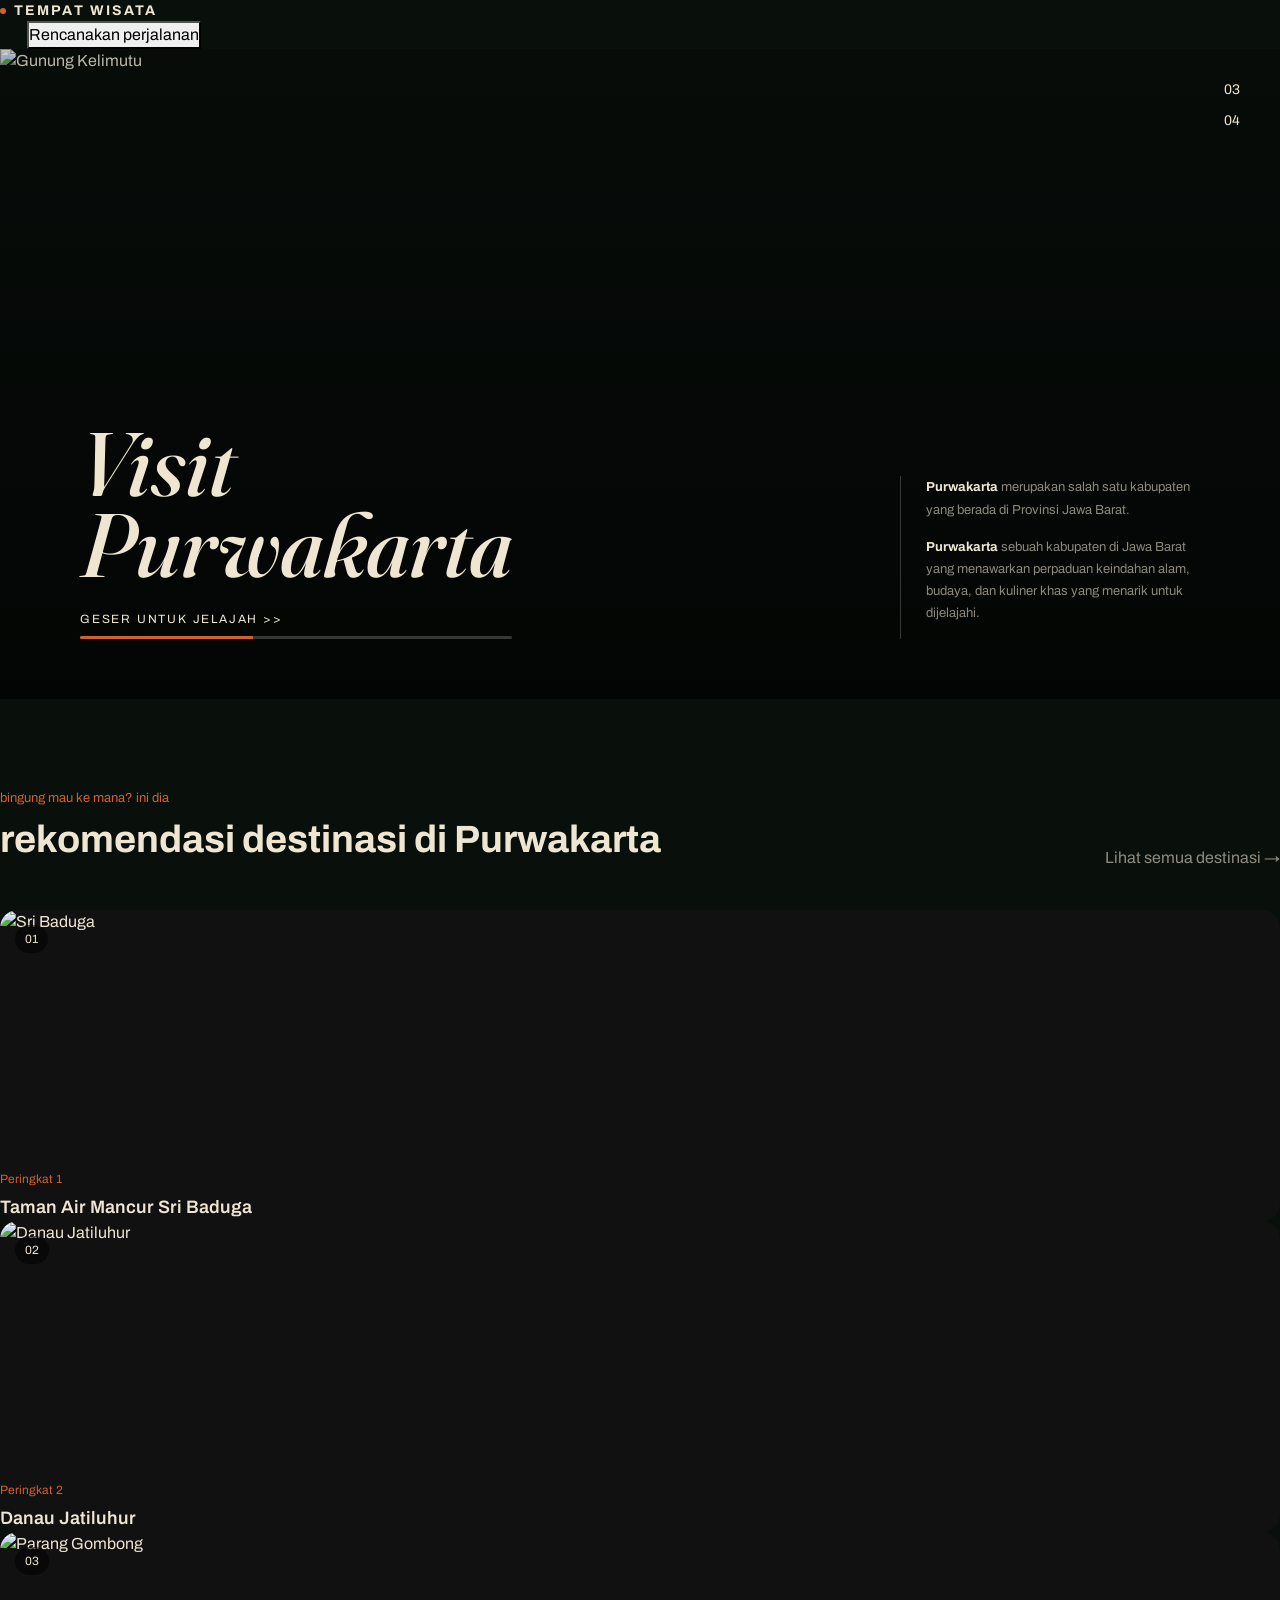
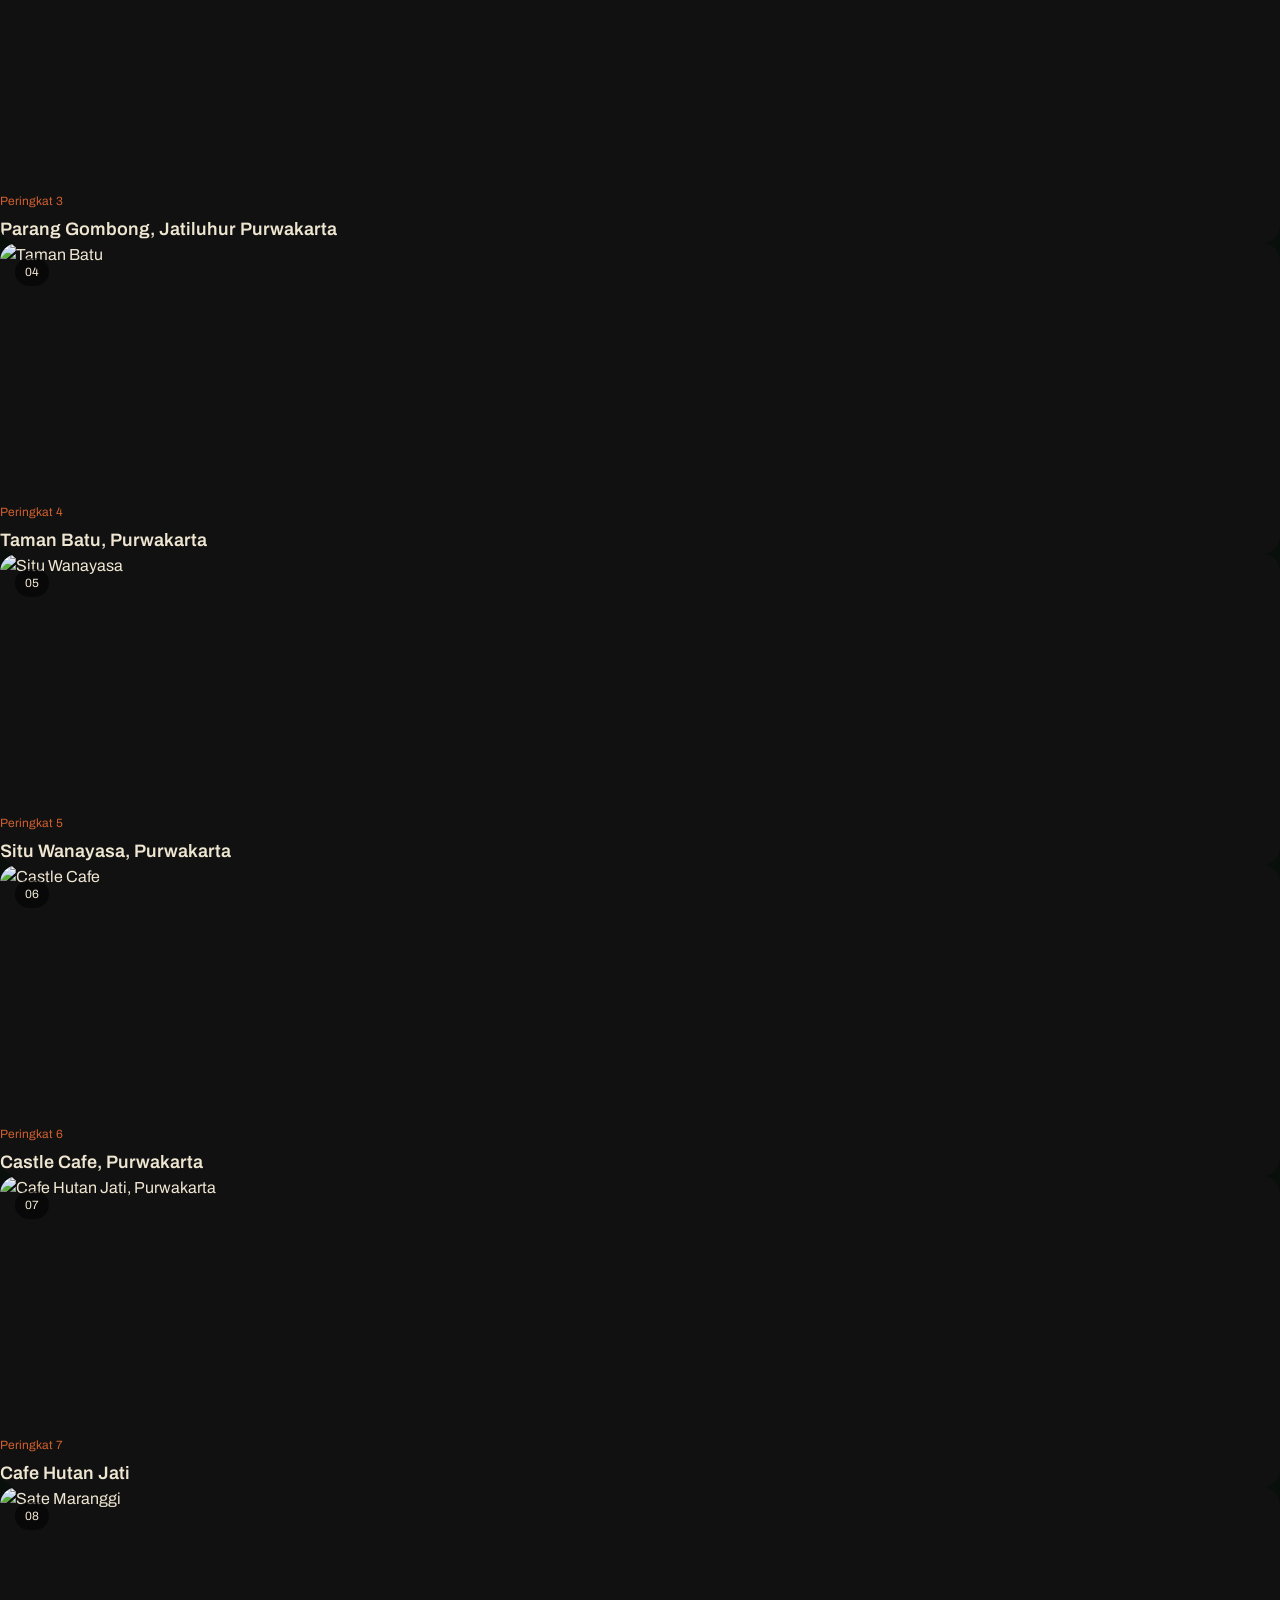
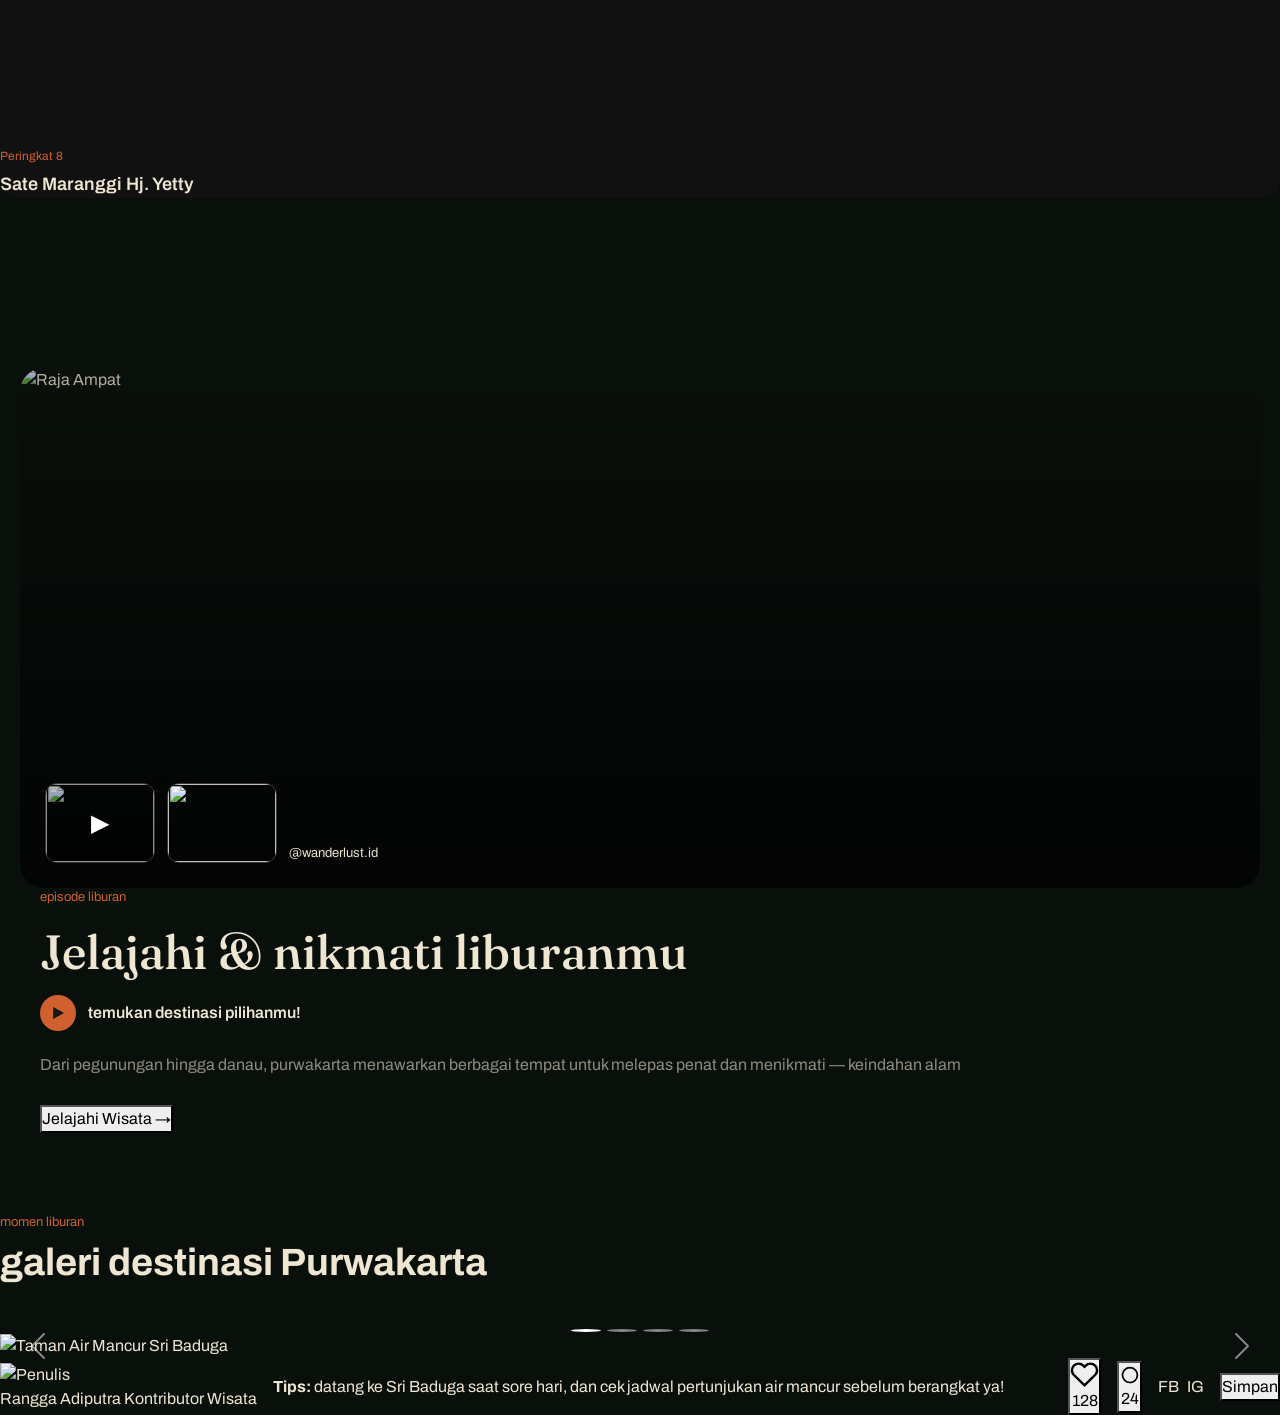
==== commit 3babc65e: "Update htmluas.html menambahkan bootstrap" ====
--- a/htmluas.html
+++ b/htmluas.html
@@ -7,92 +7,34 @@
 <link rel="preconnect" href="https://fonts.googleapis.com">
 <link rel="preconnect" href="https://fonts.gstatic.com" crossorigin>
 <link href="https://fonts.googleapis.com/css2?family=Fraunces:ital,opsz,wght@0,9..144,300;0,9..144,600;1,9..144,500;1,9..144,600&family=Archivo:wght@400;500;600;700&family=JetBrains+Mono:wght@400;500&display=swap" rel="stylesheet">
-<link href="https://cdn.jsdelivr.net/npm/bootstrap@5.3.7/dist/css/bootstrap.min.css" rel="stylesheet">
+<!-- Bootstrap 5 CSS (loaded first so custom styles below can override it) -->
+<link href="https://cdn.jsdelivr.net/npm/bootstrap@5.3.3/dist/css/bootstrap.min.css" rel="stylesheet">
 <link rel="stylesheet" href="cssuas.css">
 </head>
 <body>
 
-<!-- NAVBAR BOOTSTRAP -->
-<nav class="navbar navbar-expand-lg navbar-dark nav sticky-top">
-  <div class="container">
-
-    <a class="navbar-brand nav-brand" href="#">
-      <span class="dot"></span> TEMPAT WISATA
-    </a>
-
-    <button class="navbar-toggler" type="button"
-      data-bs-toggle="collapse"
-      data-bs-target="#navbarNav">
-
+<!-- NAV -->
+<header class="nav">
+  <div class="nav-inner">
+    <div class="nav-brand"><span class="dot"></span>TEMPAT WISATA</div>
+
+    <button class="navbar-toggler" type="button" data-bs-toggle="collapse" data-bs-target="#navTabsCollapse" aria-controls="navTabsCollapse" aria-expanded="false" aria-label="Toggle navigation">
       <span class="navbar-toggler-icon"></span>
-
     </button>
 
-    <div class="collapse navbar-collapse" id="navbarNav">
-
-      <ul class="navbar-nav mx-auto">
-
-        <li class="nav-item">
-          <a class="nav-link" href="#">Wisata Air</a>
-        </li>
-
-        <li class="nav-item">
-          <a class="nav-link active" href="#">Wisata Alam</a>
-        </li>
-
-        <li class="nav-item">
-          <a class="nav-link" href="#">Wisata Kuliner</a>
-        </li>
-
-      </ul>
-
-      <button class="btn btn-outline-light rounded-pill">
-        Rencanakan Perjalanan
-      </button>
-
-    </div>
-
-  </div>
-</nav>
+    <nav class="nav-tabs collapse" id="navTabsCollapse">
+      <a href="#" class="tab">Wisata Air</a>
+      <a href="#" class="tab active">Wisata Alam</a>
+      <a href="#" class="tab">Wisata Kuliner</a>
+    </nav>
+
+    <button class="nav-cta" data-bs-toggle="modal" data-bs-target="#bookingModal">Rencanakan perjalanan</button>
+  </div>
+</header>
+
 <!-- HERO -->
 <section class="hero">
-  <div id="heroCarousel" class="carousel slide hero-img" data-bs-ride="carousel">
-
-    <div class="carousel-indicators">
-      <button type="button" data-bs-target="#heroCarousel" data-bs-slide-to="0" class="active"></button>
-      <button type="button" data-bs-target="#heroCarousel" data-bs-slide-to="1"></button>
-      <button type="button" data-bs-target="#heroCarousel" data-bs-slide-to="2"></button>
-    </div>
-    
-    <div class="carousel-inner"> 
-
-      <div class="carousel-item active">
-        <img src="https://i.pinimg.com/736x/60/9f/8d/609f8d29d24141d94cbfe3db04c7c24f.jpg"
-          class="d-block w-100"
-          alt="Purwakarta 1">
-      </div>
-
-      <div class="carousel-item">
-        <img src="https://i.pinimg.com/736x/ca/dd/c8/caddc85ec43dbcf4d7bd8b6eabeb9253.jpg"
-          class="d-block w-100"
-          alt="Purwakarta 2">
-      </div>
-
-      <div class="carousel-item">
-        <img src="https://i.pinimg.com/1200x/9b/ae/08/9bae082240e7f58f86cd1475be1f8720.jpg"
-          class="d-block w-100"
-          alt="Purwakarta 3">
-      </div>
-
-    </div>
-    <button class="carousel-control-prev" type="button" data-bs-target="#heroCarousel" data-bs-slide="prev">
-      <span class="carousel-control-prev-icon"></span>
-    </button>
-
-    <button class="carousel-control-next" type="button" data-bs-target="#heroCarousel" data-bs-slide="next">
-      <span class="carousel-control-next-icon"></span>
-    </button>
-  </div>
+  <img class="hero-img" src="https://i.pinimg.com/736x/60/9f/8d/609f8d29d24141d94cbfe3db04c7c24f.jpg" alt="Gunung Kelimutu">
   <div class="hero-counter">
     <span>03</span>
     <span>04</span>
@@ -116,183 +58,246 @@
 <section class="section">
   <div class="section-head">
     <div>
-      <p class="eyebrow">Bingung mau ke mana? Ini dia</p>
-      <h2 class="section-title">Rekomendasi Destinasi di Purwakarta</h2>
+      <p class="eyebrow">bingung mau ke mana? ini dia</p>
+      <h2 class="section-title">rekomendasi destinasi di Purwakarta</h2>
     </div>
     <a href="#" class="section-link">Lihat semua destinasi &rarr;</a>
   </div>
 
-  <div class="container">
-    <div class="row g-4">
-
-      <!-- Card 1 -->
-      <div class="col-lg-3 col-md-6 col-sm-12">
-        <div class="card rec-card h-100 shadow-sm border-0">
-          <span class="rec-rank">01</span>
-          <img src="https://i.pinimg.com/736x/ca/dd/c8/caddc85ec43dbcf4d7bd8b6eabeb9253.jpg"
-               class="card-img-top"
-               alt="Sri Baduga">
-          <div class="card-body rec-label">
-            <span class="place">Peringkat 1</span>
-            <h5 class="name">Taman Air Mancur Sri Baduga</h5>
+  <div class="rec-row">
+    <div class="rec-card">
+      <span class="rec-rank">01</span>
+      <img src="https://i.pinimg.com/736x/ca/dd/c8/caddc85ec43dbcf4d7bd8b6eabeb9253.jpg" alt="Sri Baduga">
+      <div class="rec-label">
+        <span class="place">Peringkat 1</span>
+        <span class="name"> Taman Air Mancur Sri Baduga </span>
+      </div>
+    </div>
+    <div class="rec-card">
+      <span class="rec-rank">02</span>
+      <img src="https://i.pinimg.com/1200x/9b/ae/08/9bae082240e7f58f86cd1475be1f8720.jpg" alt="Danau Jatiluhur">
+      <div class="rec-label">
+        <span class="place">Peringkat 2</span>
+        <span class="name"> Danau  Jatiluhur </span>
+      </div>
+    </div>
+    <div class="rec-card">
+      <span class="rec-rank">03</span>
+      <img src="https://i.pinimg.com/736x/5a/5e/53/5a5e53dc8bf586956d5faa740fb3990c.jpg" alt="Parang Gombong">
+      <div class="rec-label">
+        <span class="place">Peringkat 3</span>
+        <span class="name">Parang Gombong, Jatiluhur Purwakarta</span>
+      </div>
+    </div>
+    <div class="rec-card">
+      <span class="rec-rank">04</span>
+      <img src="https://i.pinimg.com/1200x/ce/50/cc/ce50ccb34fca087d5dc133613f5b389a.jpg" alt="Taman Batu">
+      <div class="rec-label">
+        <span class="place">Peringkat 4</span>
+        <span class="name"> Taman Batu, Purwakarta</span>
+      </div>
+    </div>
+    <div class="rec-card">
+      <span class="rec-rank">05</span>
+      <img src="https://i.pinimg.com/1200x/88/a1/2c/88a12cb803745ec57d90f8e2642a96eb.jpg" alt="Situ Wanayasa">
+      <div class="rec-label">
+        <span class="place">Peringkat 5</span>
+        <span class="name"> Situ Wanayasa, Purwakarta</span>
+      </div>
+    </div>
+    <div class="rec-card">
+      <span class="rec-rank">06</span>
+      <img src="https://i.pinimg.com/736x/16/18/10/161810937da8a79a4a7ca13496c0f745.jpg" alt="Castle Cafe">
+      <div class="rec-label">
+        <span class="place">Peringkat 6</span>
+        <span class="name"> Castle Cafe, Purwakarta</span>
+      </div>
+    </div>
+    <div class="rec-card">
+      <span class="rec-rank">07</span>
+      <img src="https://i.pinimg.com/1200x/c8/06/60/c806600731196744d3df7440c797ac5b.jpg" alt="Cafe Hutan Jati, Purwakarta">
+      <div class="rec-label">
+        <span class="place">Peringkat 7</span>
+        <span class="name"> Cafe Hutan Jati </span>
+      </div>
+    </div>
+    <div class="rec-card">
+      <span class="rec-rank">08</span>
+      <img src="https://i.pinimg.com/736x/f3/6d/92/f36d92985043e7d394711de4417f6e88.jpg" alt="Sate Maranggi">
+      <div class="rec-label">
+        <span class="place">Peringkat 8</span>
+        <span class="name"> Sate Maranggi Hj. Yetty</span>
+      </div>
+    </div>
+  </div>
+</section>
+
+
+<!-- PROMO -->
+<section class="promo">
+  <div class="promo-media">
+    <img src="https://picsum.photos/seed/raja-ampat-flag-desktop/1200/1000" alt="Raja Ampat">
+    <div class="promo-strip">
+      <div class="promo-thumb playable">
+        <img src="https://picsum.photos/seed/raja-ampat-jump-desktop/300/220" alt="">
+      </div>
+      <div class="promo-thumb">
+        <img src="https://picsum.photos/seed/raja-ampat-dock-desktop/300/220" alt="">
+      </div>
+      <span class="promo-handle">@wanderlust.id</span>
+    </div>
+  </div>
+  <div class="promo-body">
+    <p class="eyebrow">episode liburan</p>
+    <h2 class="promo-title">Jelajahi &amp; nikmati liburanmu</h2>
+    <div class="promo-play">
+      <span class="dot"><svg viewBox="0 0 10 10" fill="var(--void)"><polygon points="1,0 10,5 1,10"/></svg></span>
+      temukan destinasi pilihanmu!
+    </div>
+    <p class="promo-text">Dari pegunungan hingga danau, purwakarta menawarkan berbagai tempat untuk melepas penat dan menikmati — keindahan alam </p>
+    <button class="promo-cta" data-bs-toggle="modal" data-bs-target="#bookingModal"> Jelajahi Wisata &rarr;</button>
+  </div>
+</section>
+
+<!-- GALLERY CAROUSEL -->
+<section class="gallery">
+  <div class="section-head">
+    <div>
+      <p class="eyebrow">momen liburan</p>
+      <h2 class="section-title">galeri destinasi Purwakarta</h2>
+    </div>
+  </div>
+
+  <div id="galleryCarousel" class="carousel slide" data-bs-ride="carousel">
+    <div class="carousel-indicators">
+      <button type="button" data-bs-target="#galleryCarousel" data-bs-slide-to="0" class="active" aria-current="true" aria-label="Slide 1"></button>
+      <button type="button" data-bs-target="#galleryCarousel" data-bs-slide-to="1" aria-label="Slide 2"></button>
+      <button type="button" data-bs-target="#galleryCarousel" data-bs-slide-to="2" aria-label="Slide 3"></button>
+      <button type="button" data-bs-target="#galleryCarousel" data-bs-slide-to="3" aria-label="Slide 4"></button>
+    </div>
+    <div class="carousel-inner">
+      <div class="carousel-item active">
+        <img src="https://i.pinimg.com/736x/ca/dd/c8/caddc85ec43dbcf4d7bd8b6eabeb9253.jpg" alt="Taman Air Mancur Sri Baduga">
+        <div class="carousel-caption">
+          <h5>Taman Air Mancur Sri Baduga</h5>
+          <p>Ikon kota Purwakarta dengan pertunjukan air mancur menari di malam hari.</p>
+        </div>
+      </div>
+      <div class="carousel-item">
+        <img src="https://i.pinimg.com/1200x/9b/ae/08/9bae082240e7f58f86cd1475be1f8720.jpg" alt="Danau Jatiluhur">
+        <div class="carousel-caption">
+          <h5>Danau Jatiluhur</h5>
+          <p>Bentangan danau buatan terbesar di Indonesia, cocok untuk wisata air.</p>
+        </div>
+      </div>
+      <div class="carousel-item">
+        <img src="https://i.pinimg.com/736x/5a/5e/53/5a5e53dc8bf586956d5faa740fb3990c.jpg" alt="Parang Gombong">
+        <div class="carousel-caption">
+          <h5>Parang Gombong</h5>
+          <p>Spot tebing dan hamparan hijau di kawasan Jatiluhur.</p>
+        </div>
+      </div>
+      <div class="carousel-item">
+        <img src="https://i.pinimg.com/1200x/88/a1/2c/88a12cb803745ec57d90f8e2642a96eb.jpg" alt="Situ Wanayasa">
+        <div class="carousel-caption">
+          <h5>Situ Wanayasa</h5>
+          <p>Situ tenang dikelilingi perbukitan, favorit untuk healing santai.</p>
+        </div>
+      </div>
+    </div>
+    <button class="carousel-control-prev" type="button" data-bs-target="#galleryCarousel" data-bs-slide="prev">
+      <span class="carousel-control-prev-icon" aria-hidden="true"></span>
+      <span class="visually-hidden">Sebelumnya</span>
+    </button>
+    <button class="carousel-control-next" type="button" data-bs-target="#galleryCarousel" data-bs-slide="next">
+      <span class="carousel-control-next-icon" aria-hidden="true"></span>
+      <span class="visually-hidden">Berikutnya</span>
+    </button>
+  </div>
+</section>
+
+<!-- FOOTER -->
+<footer class="foot">
+  <div class="foot-inner d-flex flex-wrap align-items-center gap-3">
+    <div class="foot-author">
+      <img class="foot-avatar" src="https://i.pravatar.cc/68?img=32" alt="Penulis">
+      <div>
+        <span class="foot-name">Rangga Adiputra</span>
+        <span class="foot-role">Kontributor Wisata</span>
+      </div>
+    </div>
+
+    <p class="foot-comment mb-0">
+      <b>Tips:</b> datang ke Sri Baduga saat sore hari, dan cek jadwal pertunjukan air mancur sebelum berangkat ya!
+    </p>
+
+    <div class="engage ms-md-auto d-flex align-items-center gap-3 flex-wrap">
+      <button type="button" class="engage-item">
+        <svg viewBox="0 0 24 24" fill="none" stroke="currentColor" stroke-width="2"><path d="M20.8 4.6a5.5 5.5 0 0 0-7.8 0L12 5.6l-1-1a5.5 5.5 0 0 0-7.8 7.8l1 1L12 21l7.8-7.6 1-1a5.5 5.5 0 0 0 0-7.8z"/></svg>
+        128
+      </button>
+      <button type="button" class="engage-item">
+        <svg viewBox="0 0 24 24" fill="none" stroke="currentColor" stroke-width="2"><path d="M21 11.5a8.38 8.38 0 0 1-8.5 8.5A8.5 8.5 0 1 1 21 11.5z"/></svg>
+        24
+      </button>
+      <div class="foot-social d-flex align-items-center gap-2">
+        <a href="#" aria-label="Bagikan ke Facebook">FB</a>
+        <a href="#" aria-label="Bagikan ke Instagram">IG</a>
+      </div>
+      <button type="button" class="save-btn" data-bs-toggle="modal" data-bs-target="#bookingModal">Simpan</button>
+    </div>
+  </div>
+</footer>
+
+<!-- BOOKING MODAL -->
+<div class="modal fade" id="bookingModal" tabindex="-1" aria-labelledby="bookingModalLabel" aria-hidden="true">
+  <div class="modal-dialog modal-dialog-centered">
+    <div class="modal-content">
+      <div class="modal-header">
+        <h5 class="modal-title" id="bookingModalLabel">Rencanakan Perjalananmu</h5>
+        <button type="button" class="btn-close" data-bs-dismiss="modal" aria-label="Tutup"></button>
+      </div>
+      <form>
+        <div class="modal-body">
+          <div class="mb-3">
+            <label for="bookingName" class="form-label">Nama Lengkap</label>
+            <input type="text" class="form-control" id="bookingName" placeholder="Nama kamu" required>
           </div>
-        </div>
-      </div>
-
-      <!-- Card 2 -->
-      <div class="col-lg-3 col-md-6 col-sm-12">
-        <div class="card rec-card h-100 shadow-sm border-0">
-          <span class="rec-rank">02</span>
-          <img src="https://i.pinimg.com/1200x/9b/ae/08/9bae082240e7f58f86cd1475be1f8720.jpg"
-            class="card-img-top"
-            alt="Danau Jatiluhur">
-          <div class="card-body rec-label">
-            <span class="place">Peringkat 2</span>
-            <h5 class="name">Danau Jatiluhur</h5>
+          <div class="mb-3">
+            <label for="bookingEmail" class="form-label">Email</label>
+            <input type="email" class="form-control" id="bookingEmail" placeholder="nama@email.com" required>
           </div>
-        </div>
-      </div>
-
-      <!-- Card 3 -->
-      <div class="col-lg-3 col-md-6 col-sm-12">
-        <div class="card rec-card h-100 shadow-sm border-0">
-          <span class="rec-rank">03</span>
-          <img src="https://i.pinimg.com/736x/5a/5e/53/5a5e53dc8bf586956d5faa740fb3990c.jpg"
-            class="card-img-top"
-            alt="Parang Gombong">
-          <div class="rec-label">
-            <span class="place">Peringkat 3</span>
-            <h5 class="name">Parang Gombong, Jatiluhur</h5>
+          <div class="row">
+            <div class="col-md-6 mb-3">
+              <label for="bookingDate" class="form-label">Tanggal Kunjungan</label>
+              <input type="date" class="form-control" id="bookingDate" required>
+            </div>
+            <div class="col-md-6 mb-3">
+              <label for="bookingDest" class="form-label">Destinasi</label>
+              <select class="form-select" id="bookingDest">
+                <option>Taman Air Mancur Sri Baduga</option>
+                <option>Danau Jatiluhur</option>
+                <option>Parang Gombong</option>
+                <option>Situ Wanayasa</option>
+                <option>Castle Cafe</option>
+              </select>
+            </div>
           </div>
-        </div>
-      </div>
-
-      <!-- Card 4 -->
-      <div class="col-lg-3 col-md-6 col-sm-12">
-        <div class="card rec-card h-100 shadow-sm border-0">
-          <span class="rec-rank">04</span>
-          <img src="https://i.pinimg.com/1200x/ce/50/cc/ce50ccb34fca087d5dc133613f5b389a.jpg"
-            class="card-img-top"
-            alt="Taman Batu">
-          <div class="card-body rec-label">
-            <span class="place">Peringkat 4</span>
-            <h5 class="name">Taman Batu Purwakarta</h5>
+          <div class="mb-1">
+            <label for="bookingNote" class="form-label">Catatan (opsional)</label>
+            <textarea class="form-control" id="bookingNote" rows="3" placeholder="Jumlah rombongan, permintaan khusus, dll."></textarea>
           </div>
         </div>
-      </div>
-
-      <!-- Card 5 -->
-      <div class="col-lg-3 col-md-6 col-sm-12">
-        <div class="card rec-card h-100 shadow-sm border-0">
-          <span class="rec-rank">05</span>
-          <img src="https://i.pinimg.com/1200x/88/a1/2c/88a12cb803745ec57d90f8e2642a96eb.jpg" 
-            class="card-img-top"
-            alt="Situ Wanayasa">
-          <div class="card-body rec-label">
-            <span class="place">Peringkat 5</span>
-            <h5 class="name">Situ Wanayasa</h5>
-          </div>
-        </div>
-      </div>
-
-      <!-- Card 6 -->
-      <div class="col-lg-3 col-md-6 col-sm-12">
-        <div class="card rec-card h-100 shadow-sm border-0">
-          <span class="rec-rank">06</span>
-          <img src="https://i.pinimg.com/736x/16/18/10/161810937da8a79a4a7ca13496c0f745.jpg" 
-            class="card-img-top"
-            alt="Castle Cafe">
-          <div class="card-body rec-label">
-            <span class="place">Peringkat 6</span>
-            <h5 class="name">Castle Cafe</h5>
-          </div>
-        </div>
-      </div>
-
-      <!-- Card 7 -->
-      <div class="col-lg-3 col-md-6 col-sm-12">
-        <div class="card rec-card h-100 shadow-sm border-0">
-          <span class="rec-rank">07</span>
-          <img src="https://i.pinimg.com/1200x/c8/06/60/c806600731196744d3df7440c797ac5b.jpg" 
-            class="card-img-top"
-            alt="Cafe Hutan Jati">
-          <div class="card-body rec-label">
-            <span class="place">Peringkat 7</span>
-            <h5 class="name">Cafe Hutan Jati</h5>
-          </div>
-        </div>
-      </div>
-
-      <!-- Card 8 -->
-      <div class="col-lg-3 col-md-6 col-sm-12">
-        <div class="card rec-card h-100 shadow-sm border-0">
-          <span class="rec-rank">08</span>
-          <img src="https://i.pinimg.com/736x/f3/6d/92/f36d92985043e7d394711de4417f6e88.jpg" 
-            class="card-img-top"
-            alt="Sate Maranggi">
-          <div class="card-body rec-label">
-            <span class="place">Peringkat 8</span>
-            <h5 class="name">Sate Maranggi Hj. Yetty</h5>
-          </div>
-        </div>
-      </div>
-
-    </div>
-  </div>
-</section>
-
-<!-- PROMO -->
-<section class="promo container py-5">
-  <div class="row align-items-center">
-
-    <div class="col-lg-7">
-      <div class="promo-media">
-        <img src="https://picsum.photos/seed/raja-ampat-flag-desktop/1200/1000" alt="Raja Ampat">
-
-        <div class="promo-strip">
-          <div class="promo-thumb playable">
-            <img src="https://picsum.photos/seed/raja-ampat-jump-desktop/300/220" alt="">
-          </div>
-
-          <div class="promo-thumb">
-            <img src="https://picsum.photos/seed/raja-ampat-dock-desktop/300/220" alt="">
-          </div>
-
-          <span class="promo-handle">@wanderlust.id</span>
-        </div>
-      </div>
-    </div>
-
-    <div class="col-lg-5">
-      <div class="promo-body">
-
-        <p class="eyebrow">Episode Liburan</p>
-
-        <h2 class="promo-title">
-          Jelajahi &amp; Nikmati Liburanmu
-        </h2>
-
-        <div class="promo-play">
-          <span class="dot">
-            <svg viewBox="0 0 10 10" fill="var(--void)">
-              <polygon points="1,0 10,5 1,10"/>
-            </svg>
-          </span>
-          Temukan destinasi pilihanmu!
-        </div>
-
-        <p class="promo-text">
-          Dari pegunungan hingga danau, Purwakarta menawarkan berbagai tempat untuk melepas penat dan menikmati keindahan alam.
-        </p>
-
-        <button class="btn btn-danger rounded-pill px-4">
-          Jelajahi Wisata →
-        </button>
-
-      </div>
-    </div>
-
-  </div>
-</section>
+        <div class="modal-footer">
+          <button type="button" class="btn btn-outline-secondary" data-bs-dismiss="modal">Batal</button>
+          <button type="submit" class="btn-ember" data-bs-dismiss="modal">Kirim Rencana</button>
+        </div>
+      </form>
+    </div>
+  </div>
+</div>
+
+<!-- Bootstrap 5 JS Bundle (includes Popper) -->
+<script src="https://cdn.jsdelivr.net/npm/bootstrap@5.3.3/dist/js/bootstrap.bundle.min.js"></script>
 </body>
 </html>
--- a/cssuas.css
+++ b/cssuas.css
@@ -1,531 +1,496 @@
+
 :root{
-  --void: #0e1712;
-  --void-deep: #090f0b;
-  --ember: #b54a2c;
-  --ember-bright: #d1602f;
-  --sand: #efe6d2;
-  --sand-dim: rgba(239,230,210,0.58);
-  --sand-faint: rgba(77, 58, 17, 0.28);
-  --moss: #5c6e4f;
-  --line: rgba(239,230,210,0.14);
-  --radius-lg: 26px;
-  --radius-md: 16px;
-  --container: 1240px;
-}
-
-*{ box-sizing: border-box; }
+  --void:#0e1712;
+  --void-deep:#090f0b;
+  --ember:#b54a2c;
+  --ember-bright:#d1602f;
+  --sand:#efe6d2;
+  --sand-dim:rgba(239,230,210,.58);
+  --sand-faint:rgba(239,230,210,.28);s
+  --line:rgba(239,230,210,.14);
+  --radius-lg:26px;
+  --radius-md:16px;
+  --container:1240px;
+}
+
+*{
+    margin:0;
+    padding:0;
+    box-sizing:border-box;
+}
 
 body{
-  margin:0;
-  background: var(--void-deep);
-  color: var(--sand);
-  font-family:'Archivo', sans-serif;
-}
-
-a{ color: inherit; }
+    background:var(--void-deep);
+    color:var(--sand);
+    font-family:'Archivo',sans-serif;
+}
+
+img{
+    max-width:100%;
+    display:block;
+}
+
+a{
+    text-decoration:none;
+    color:inherit;
+}
 
 .nav{
-  background: var(--void-deep);
-  border-bottom: 1px solid var(--line);
-  position: sticky;
-  top: 0;
-  z-index: 50;
-}
-.nav-inner{
-  max-width: var(--container);
-  margin: 0 auto;
-  padding: 22px 40px;
-  display:flex;
-  align-items:center;
-  gap: 48px;
-}
+    background:var(--void-deep);
+    border-bottom:1px solid var(--line);
+}
+
 .nav-brand{
-  font-weight:700;
-  font-size: 13px;
-  letter-spacing: 0.2em;
-  display:flex;
-  align-items:center;
-  gap:7px;
-  white-space:nowrap;
-}
+    font-size:14px;
+    font-weight:700;
+    letter-spacing:.15em;
+    display:flex;
+    align-items:center;
+    gap:8px;
+}
+
 .nav-brand .dot{
-  width:5px; height:5px; border-radius:50%;
-  background: var(--ember-bright);
-}
-.nav-tabs{
-  display:flex;
-  gap: 34px;
-  font-size: 13px;
-  color: var(--sand-dim);
-}
-.nav-tabs .tab{
-  text-decoration:none;
-  padding-bottom: 4px;
-  position:relative;
-  transition: color .2s ease;
-}
-.nav-tabs .tab:hover{ color: var(--sand); }
-.nav-tabs .tab.active{
-  color: var(--sand);
-}
-.nav-tabs .tab.active::after{
-  content:'';
-  position:absolute;
-  left:0; right:0; bottom:-4px;
-  height:2px;
-  background: var(--ember-bright);
-}
-.nav-cta{
-  margin-left:auto;
-  background: transparent;
-  border: 1px solid var(--line);
-  color: var(--sand);
-  padding: 10px 20px;
-  border-radius: 30px;
-  font-family:'Archivo', sans-serif;
-  font-size: 12.5px;
-  font-weight: 600;
-  cursor:pointer;
-  transition: border-color .2s ease, background .2s ease;
-  white-space:nowrap;
-}
-.nav-cta:hover{
-  background: var(--ember);
-  border-color: var(--ember);
+    width:6px;
+    height:6px;
+    border-radius:50%;
+    background:var(--ember-bright);
+}
+
+.navbar-nav .nav-link{
+    color:var(--sand-dim);
+    margin:0 10px;
+    transition:.3s;
+}
+
+.navbar-nav .nav-link:hover,
+.navbar-nav .nav-link.active{
+    color:var(--sand);
+}
+
+.btn-outline-light{
+    border-radius:30px;
+    padding:10px 22px;
 }
 
 .hero{
-  position: relative;
-  height: 640px;
-  overflow:hidden;
-}
-.hero-img{
-  position:absolute; inset:0;
-  width:100%; height:100%;
-  object-fit: cover;
-  filter: saturate(0.82) contrast(1.05) brightness(0.72);
-}
+    position:relative;
+    height:650px;
+    overflow:hidden;
+}
+
+.hero-img,
+.hero-img .carousel-inner,
+.hero-img .carousel-item,
+.hero-img img{
+    width:100%;
+    height:100%;
+}
+
+.hero-img img{
+    object-fit:cover;
+    filter:brightness(.65);
+}
+
 .hero::before{
-  content:'';
-  position:absolute; inset:0;
-  background:
-    linear-gradient(180deg, rgba(9,15,11,0.35) 0%, rgba(9,15,11,0.05) 32%, rgba(9,15,11,0.55) 70%, rgba(9,15,11,0.95) 100%),
-    linear-gradient(90deg, rgba(9,15,11,0.55) 0%, transparent 42%);
-}
-.hero::after{
-  content:'';
-  position:absolute; inset:0;
-  background: linear-gradient(160deg, rgba(181,74,44,0.18), transparent 45%);
-  mix-blend-mode: overlay;
+    content:"";
+    position:absolute;
+    inset:0;
+    background:linear-gradient(
+        to bottom,
+        rgba(0,0,0,.2),
+        rgba(0,0,0,.65)
+    );
+    z-index:1;
+}
+
+.hero-inner{
+    position:absolute;
+    inset:0;
+    z-index:2;
+
+    max-width:var(--container);
+    margin:auto;
+
+    display:flex;
+    justify-content:space-between;
+    align-items:flex-end;
+
+    padding:60px;
+}
+
+.hero-title{
+    font-family:'Fraunces',serif;
+    font-size:90px;
+    line-height:.9;
+    font-style:italic;
+    margin-bottom:25px;
+}
+
+.hero-swipe span{
+    display:block;
+    font-size:12px;
+    letter-spacing:.15em;
+    margin-bottom:8px;
+}
+
+.hero-progress{
+    height:3px;
+    background:rgba(255,255,255,.2);
+    border-radius:20px;
+    overflow:hidden;
+}
+
+.hero-progress i{
+    display:block;
+    width:40%;
+    height:100%;
+    background:var(--ember-bright);
+}
+
+.hero-captions{
+    width:300px;
+    border-left:1px solid rgba(255,255,255,.2);
+    padding-left:25px;
+}
+
+.hero-captions p{
+    font-size:13px;
+    color:var(--sand-dim);
+    line-height:1.7;
+    margin-bottom:15px;
+}
+
+.hero-captions b{
+    color:var(--sand);
 }
 
 .hero-counter{
-  position:absolute;
-  right: 48px;
-  top: 36px;
-  z-index: 2;
-  font-family:'JetBrains Mono', monospace;
-  font-size: 13px;
-  color: var(--sand-faint);
-  text-align:right;
-  display:flex;
-  flex-direction:column;
-  gap: 12px;
-}
-.hero-counter .now{
-  color: var(--sand);
-  font-weight: 500;
-  font-size: 15px;
-  position:relative;
-}
-.hero-counter .now::after{
-  content:'';
-  position:absolute;
-  left:-26px; top:50%;
-  width:18px; height:1px;
-  background: var(--ember-bright);
-}
-
-.hero-inner{
-  position:relative;
-  z-index:2;
-  max-width: var(--container);
-  margin: 0 auto;
-  height:100%;
-  padding: 0 40px 56px;
-  display:flex;
-  align-items:flex-end;
-  justify-content:space-between;
-  gap: 60px;
-}
-
-.hero-eyebrow{
-  display:block;
-  font-size: 13px;
-  font-weight: 500;
-  letter-spacing: 0.34em;
-  text-transform: uppercase;
-  color: var(--sand-dim);
-  margin-bottom: 10px;
-}
-.hero-title{
-  font-family:'Fraunces', serif;
-  font-style: italic;
-  font-weight: 600;
-  font-size: 104px;
-  line-height: 0.88;
-  margin: 0 0 26px;
-}
-.hero-swipe{
-  max-width: 300px;
-}
-.hero-swipe span{
-  display:block;
-  font-size: 12px;
-  font-weight: 700;
-  letter-spacing: 0.12em;
-  color: var(--sand);
-  margin-bottom: 10px;
-}
-.hero-progress{
-  height: 2px;
-  background: var(--sand-faint);
-  border-radius: 2px;
-  overflow:hidden;
-}
-.hero-progress i{
-  display:block;
-  width: 38%;
-  height:100%;
-  background: var(--ember-bright);
-}
-
-.hero-captions{
-  display:flex;
-  flex-direction:column;
-  gap: 16px;
-  max-width: 300px;
-  flex-shrink:0;
-  border-left: 1px solid var(--line);
-  padding-left: 26px;
-}
-.hero-captions p{
-  margin:0;
-  font-size: 12.5px;
-  line-height: 1.6;
-  color: var(--sand-dim);
-  font-weight: 400;
-}
-.hero-captions p b{
-  color: var(--sand);
-  font-weight: 600;
+    position:absolute;
+    top:30px;
+    right:40px;
+    z-index:3;
+
+    display:flex;
+    flex-direction:column;
+    gap:10px;
+
+    font-size:14px;
+    color:var(--sand);
 }
 
 .section{
-  max-width: var(--container);
-  margin: 0 auto;
-  padding: 88px 40px 20px;
-}
+    padding:90px 0;
+}
+
 .section-head{
-  display:flex;
-  align-items:flex-end;
-  justify-content:space-between;
-  margin-bottom: 36px;
-}
+    display:flex;
+    justify-content:space-between;
+    align-items:end;
+    margin-bottom:40px;
+}
+
 .eyebrow{
-  font-size: 12px;
-  color: white;
-  font-weight: 500;
-  letter-spacing: 0.02em;
-  margin: 0 0 6px;
-}
+    color:var(--ember-bright);
+    font-size:13px;
+    margin-bottom:8px;
+}
+
 .section-title{
-  font-family:'Segoe UI', Tahoma, Geneva, Verdana, sans-serif
-  font-weight: 500;
-  font-size: 38px;
-  color: var(--sand);
-  margin: 0;
-}
+    font-size:38px;
+    font-weight:700;
+}
+
 .section-link{
-  font-size: 13px;
-  font-weight: 600;
-  color: var(--sand-dim);
-  text-decoration:none;
-  white-space:nowrap;
-  transition: color .2s ease;
-}
-.section-link:hover{ color: var(--ember-bright); }
-
-.rec-row{
-  display:grid;
-  grid-template-columns: repeat(4, 1fr);
-  gap: 20px;
-}
+    color:var(--sand-dim);
+}
+
+.section-link:hover{
+    color:var(--ember-bright);
+}
+
 .rec-card{
-  position:relative;
-  border-radius: var(--radius-md);
-  overflow:hidden;
-  aspect-ratio: 3/4.2;
-  background: #10190f;
-}
+    background:#111;
+    border:none;
+    border-radius:18px;
+    overflow:hidden;
+    position:relative;
+    transition:.3s;
+}
+
+.rec-card:hover{
+    transform:translateY(-6px);
+}
+
 .rec-card img{
-  position:absolute; inset:0;
-  width:100%; height:100%;
-  object-fit:cover;
-  filter: saturate(0.85) contrast(1.05) brightness(0.8);
-  transition: transform .6s ease;
-}
-.rec-card:hover img{ transform: scale(1.06); }
-.rec-card::after{
-  content:'';
-  position:absolute; inset:0;
-  background: linear-gradient(180deg, transparent 50%, rgba(9,15,11,0.92) 100%);
-}
+    height:260px;
+    object-fit:cover;
+    transition:.4s;
+}
+
+.rec-card:hover img{
+    transform:scale(1.05);
+}
+
+.rec-card .card-body{
+    background:#10190f;
+    position:relative;
+    z-index:2;
+}
+
 .rec-rank{
-  position:absolute; top:14px; left:14px; z-index:2;
-  font-family:'JetBrains Mono', monospace;
-  font-size: 11px;
-  color: var(--sand);
-  background: rgba(9,15,11,0.55);
-  border: 1px solid rgba(239,230,210,0.25);
-  padding: 3px 9px;
-  border-radius: 20px;
-  letter-spacing: 0.03em;
-}
-.rec-label{
-  position:absolute; left:16px; right:16px; bottom:16px; z-index:2;
-}
-.rec-label .place{
-  display:block;
-  font-size: 11px;
-  font-weight: 700;
-  color: var(--ember-bright);
-  letter-spacing: 0.03em;
-  margin-bottom: 4px;
-}
-.rec-label .name{
-  display:block;
-  font-size: 15px;
-  line-height:1.3;
-  color: var(--sand);
-  font-weight: 500;
+    position:absolute;
+    top:15px;
+    left:15px;
+    z-index:3;
+
+    background:rgba(0,0,0,.55);
+
+    padding:5px 10px;
+    border-radius:30px;
+
+    font-size:12px;
+}
+
+.place{
+    color:var(--ember-bright);
+    font-size:12px;
+    display:block;
+    margin-bottom:6px;
+}
+
+.name{
+    font-size:18px;
+    font-weight:600;
+    color:var(--sand);
 }
 
 .promo{
-  max-width: var(--container);
-  margin: 96px auto 0;
-  padding: 0 40px;
-  display:grid;
-  grid-template-columns: 1.1fr 0.9fr;
-  gap: 56px;
-  align-items:center;
-}
+    max-width:var(--container);
+    margin:80px auto;
+}
+
 .promo-media{
-  position:relative;
-  border-radius: var(--radius-lg);
-  overflow:hidden;
-  height: 520px;
-}
-.promo-media img{
-  width:100%; height:100%;
-  object-fit:cover;
-  filter: saturate(0.8) contrast(1.05) brightness(0.72);
-}
+    position:relative;
+    overflow:hidden;
+    border-radius:24px;
+    height:520px;
+}
+
+.promo-media>img{
+    width:100%;
+    height:100%;
+    object-fit:cover;
+    filter:brightness(.75);
+}
+
 .promo-media::before{
-  content:'';
-  position:absolute; inset:0;
-  background: linear-gradient(0deg, rgba(9,15,11,0.75) 0%, transparent 40%);
-}
+    content:"";
+    position:absolute;
+    inset:0;
+    background:linear-gradient(to top,
+        rgba(0,0,0,.75),
+        rgba(0,0,0,0));
+}
+
 .promo-strip{
-  position:absolute;
-  left: 24px; right:24px; bottom: 22px;
-  z-index:2;
-  display:flex;
-  align-items:flex-end;
-  gap: 12px;
-}
+    position:absolute;
+    left:25px;
+    bottom:25px;
+    display:flex;
+    gap:12px;
+    align-items:flex-end;
+    z-index:2;
+}
+
 .promo-thumb{
-  position:relative;
-  width: 110px; height: 80px;
-  border-radius: 12px;
-  overflow:hidden;
-  flex-shrink:0;
-  border: 1px solid rgba(239,230,210,0.2);
-}
+    width:110px;
+    height:80px;
+    border-radius:12px;
+    overflow:hidden;
+    border:1px solid rgba(255,255,255,.2);
+}
+
 .promo-thumb img{
-  width:100%; height:100%; object-fit:cover;
-  filter: saturate(0.85) brightness(0.85);
-}
-.promo-thumb.playable::after{
-  content:'';
-  position:absolute; inset:0;
-  background: rgba(9,15,11,0.25);
-}
+    width:100%;
+    height:100%;
+    object-fit:cover;
+}
+
+.promo-thumb.playable{
+    position:relative;
+}
+
 .promo-thumb.playable::before{
-  content:'';
-  position:absolute;
-  top:50%; left:50%;
-  width:0; height:0;
-  border-top: 7px solid transparent;
-  border-bottom: 7px solid transparent;
-  border-left: 11px solid var(--sand);
-  transform: translate(-38%,-50%);
-  z-index:2;
-}
+    content:"▶";
+    position:absolute;
+    inset:0;
+    display:flex;
+    align-items:center;
+    justify-content:center;
+    color:#fff;
+    font-size:24px;
+    background:rgba(0,0,0,.25);
+}
+
 .promo-handle{
-  font-family:'JetBrains Mono', monospace;
-  font-size: 11px;
-  color: var(--sand-faint);
-  align-self:flex-end;
-  margin-bottom: 4px;
-  margin-left: 6px;
+    color:var(--sand);
+    font-size:13px;
 }
 
 .promo-body{
-  padding-right: 20px;
-}
+    padding-left:20px;
+}
+
 .promo-title{
-  font-family:'Fraunces', serif;
-  font-weight: 600;
-  font-size: 48px;
-  line-height: 1.04;
-  color: var(--sand);
-  margin: 4px 0 20px;
-}
+    font-family:'Fraunces',serif;
+    font-size:48px;
+    margin:15px 0;
+}
+
 .promo-play{
-  display:inline-flex;
-  align-items:center;
-  gap: 10px;
-  font-size: 13px;
-  font-weight: 600;
-  letter-spacing: 0.03em;
-  color: var(--sand);
-  margin-bottom: 20px;
-}
+    display:flex;
+    align-items:center;
+    gap:12px;
+    margin-bottom:20px;
+    font-weight:600;
+}
+
 .promo-play .dot{
-  width: 32px; height: 32px;
-  border-radius: 50%;
-  background: var(--ember-bright);
-  display:flex; align-items:center; justify-content:center;
-  flex-shrink:0;
-}
-.promo-play .dot svg{ width:11px; height:11px; }
+    width:36px;
+    height:36px;
+    background:var(--ember-bright);
+    border-radius:50%;
+    display:flex;
+    justify-content:center;
+    align-items:center;
+}
+
+.promo-play svg{
+    width:12px;
+    height:12px;
+}
+
 .promo-text{
-  font-size: 14px;
-  line-height: 1.7;
-  color: var(--sand-dim);
-  max-width: 460px;
-  margin: 0 0 30px;
-}
-.promo-cta{
-  background: var(--ember);
-  color: var(--sand);
-  border: none;
-  padding: 13px 26px;
-  border-radius: 30px;
-  font-family:'Archivo', sans-serif;
-  font-weight: 700;
-  font-size: 13px;
-  cursor:pointer;
-  transition: background .2s ease;
-}
-.promo-cta:hover{ background: var(--ember-bright); }
-
-.foot{
-  margin-top: 110px;
-  border-top: 1px solid var(--line);
-}
-.foot-inner{
-  max-width: var(--container);
-  margin: 0 auto;
-  padding: 28px 40px;
-  display:flex;
-  align-items:center;
-  gap: 40px;
-}
-.foot-author{
-  display:flex;
-  align-items:center;
-  gap: 11px;
-  flex-shrink:0;
-}
-.foot-avatar{
-  width: 34px; height: 34px;
-  border-radius: 50%;
-  object-fit: cover;
-  border: 1px solid var(--line);
-}
-.foot-author div{
-  display:flex;
-  flex-direction:column;
-  line-height: 1.35;
-}
-.foot-name{
-  font-size: 13px;
-  color: var(--sand);
-  font-weight: 600;
-}
-.foot-role{
-  font-size: 11.5px;
-  color: var(--sand-faint);
-}
-.foot-comment{
-  font-size: 12.5px;
-  color: var(--sand-faint);
-  line-height:1.5;
-  flex: 1;
-}
-.foot-comment b{
-  color: var(--sand-dim);
-  font-weight: 500;
-}
-.foot-comment a{
-  color: var(--ember-bright);
-  text-decoration:none;
-  font-weight: 500;
-}
-
-.engage{
-  display:flex;
-  align-items:center;
-  gap: 22px;
-  flex-shrink:0;
-}
-.engage-item{
-  display:flex;
-  align-items:center;
-  gap: 7px;
-  color: var(--sand-dim);
-  font-size: 13px;
-  font-weight: 500;
-  cursor:pointer;
-}
-.engage-item svg{ width:19px; height:19px; }
-.save-btn{
-  background: var(--ember);
-  color: var(--sand);
-  border: none;
-  padding: 10px 24px;
-  border-radius: 20px;
-  font-family:'Archivo', sans-serif;
-  font-weight: 700;
-  font-size: 13px;
-  cursor:pointer;
-  transition: background .2s ease;
-}
-.save-btn:hover{ background: var(--ember-bright); }
-
-@media (max-width: 1100px){
-  .hero-title{ font-size: 78px; }
-  .promo{ grid-template-columns: 1fr; }
-  .promo-media{ height: 400px; }
-  .rec-row{ grid-template-columns: repeat(2, 1fr); }
-}
-@media (max-width: 700px){
-  .nav-tabs{ display:none; }
-  .hero{ height: 520px; }
-  .hero-inner{ flex-direction:column; align-items:flex-start; gap: 28px; }
-  .hero-captions{ border-left:none; padding-left:0; flex-direction:row; overflow-x:auto; }
-  .hero-title{ font-size: 56px; }
-  .foot-inner{ flex-wrap:wrap; }
-}+    color:var(--sand-dim);
+    line-height:1.8;
+    margin-bottom:25px;
+}
+
+.btn-danger{
+    background:var(--ember);
+    border:none;
+    border-radius:30px;
+    padding:12px 28px;
+}
+
+.btn-danger:hover{
+    background:var(--ember-bright);
+}
+
+.carousel-control-prev,
+.carousel-control-next{
+    width:6%;
+}
+
+.carousel-indicators button{
+    width:10px;
+    height:10px;
+    border-radius:50%;
+}
+
+@media (max-width:991px){
+
+    .hero{
+        height:560px;
+    }
+
+    .hero-inner{
+        flex-direction:column;
+        justify-content:flex-end;
+        align-items:flex-start;
+        padding:40px;
+        gap:25px;
+    }
+
+    .hero-title{
+        font-size:68px;
+    }
+
+    .hero-captions{
+        width:100%;
+        border-left:none;
+        padding-left:0;
+    }
+
+    .promo-body{
+        padding:40px 0 0;
+    }
+
+    .promo-title{
+        font-size:40px;
+    }
+
+}
+
+@media (max-width:768px){
+
+    .hero{
+        height:500px;
+    }
+
+    .hero-title{
+        font-size:52px;
+    }
+
+    .section-title{
+        font-size:28px;
+    }
+
+    .section-head{
+        flex-direction:column;
+        align-items:flex-start;
+        gap:15px;
+    }
+
+    .promo-media{
+        height:350px;
+    }
+
+    .promo-title{
+        font-size:34px;
+    }
+
+}
+
+@media (max-width:576px){
+
+    .hero{
+        height:450px;
+    }
+
+    .hero-inner{
+        padding:25px;
+    }
+
+    .hero-title{
+        font-size:42px;
+    }
+
+    .promo-media{
+        height:260px;
+    }
+
+    .promo-thumb{
+        width:80px;
+        height:60px;
+    }
+
+    .promo-title{
+        font-size:28px;
+    }
+
+    .btn-danger{
+        width:100%;
+    }
+
+}
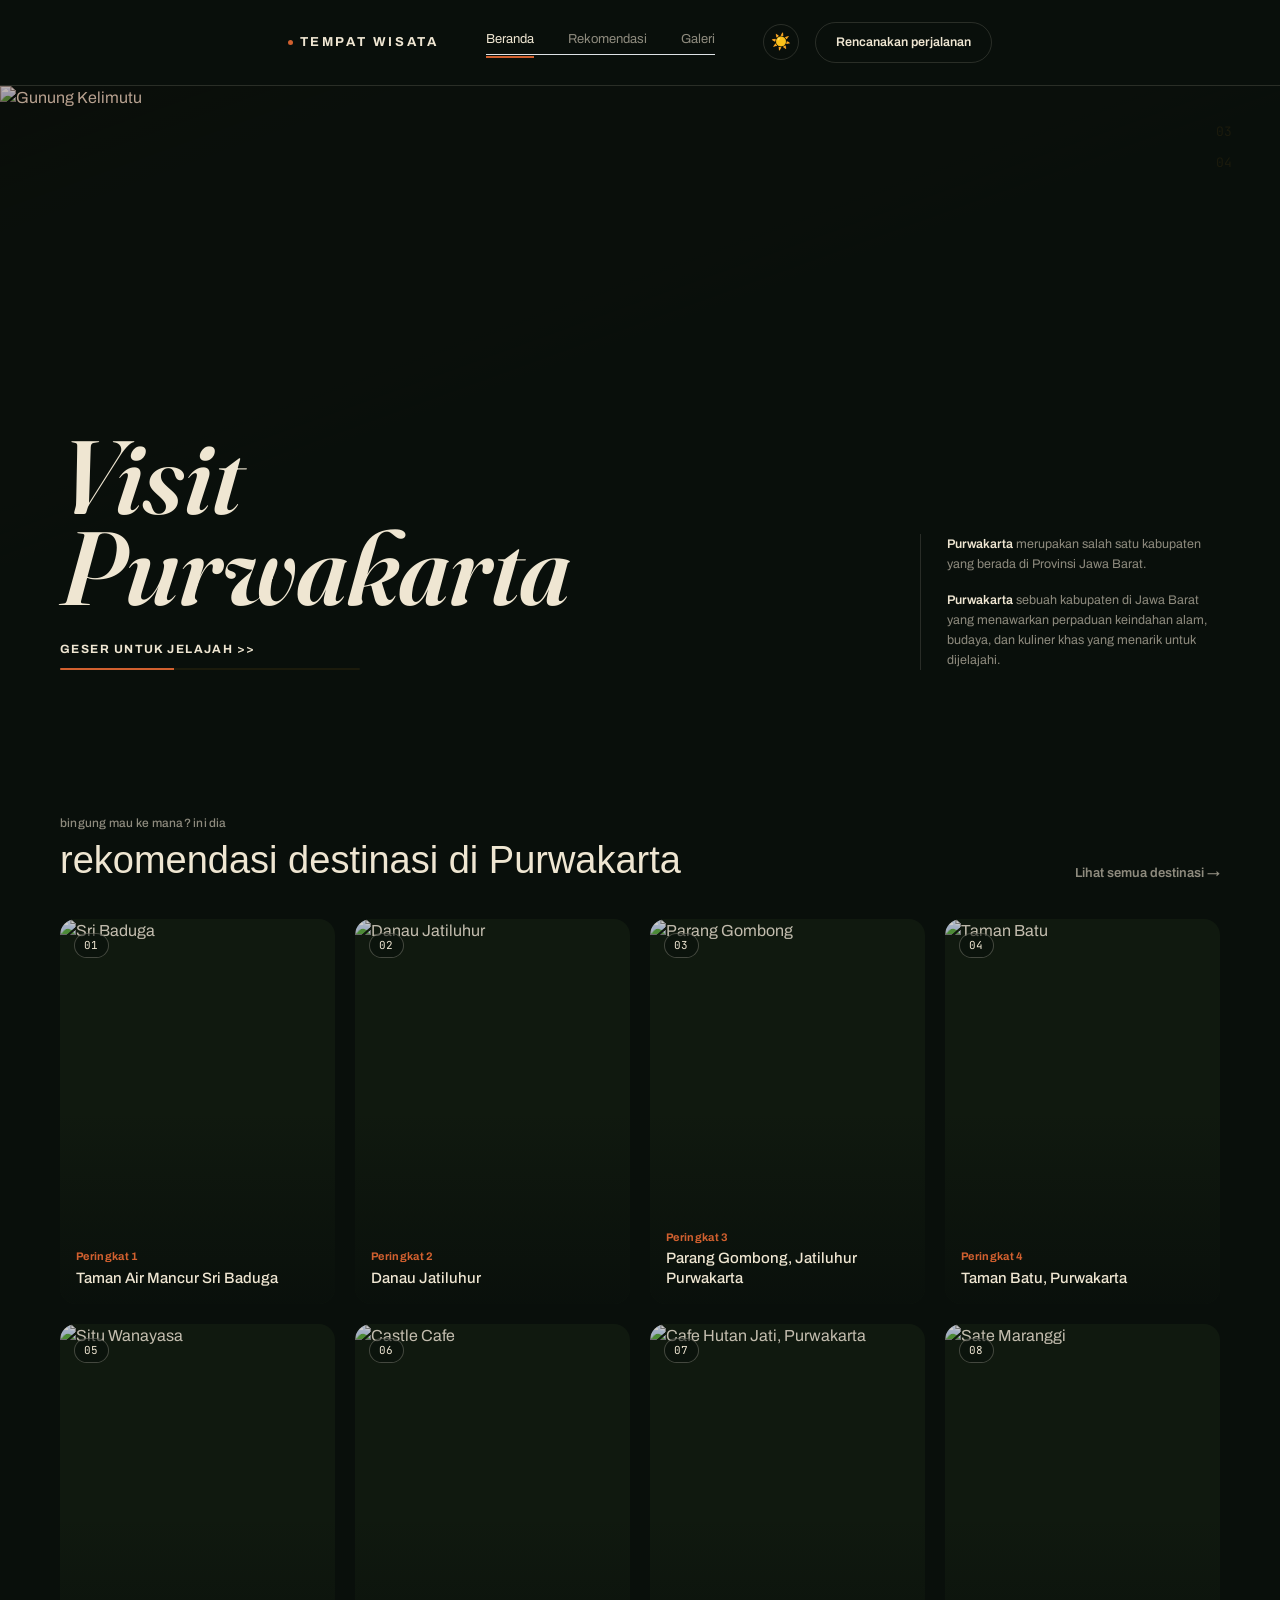
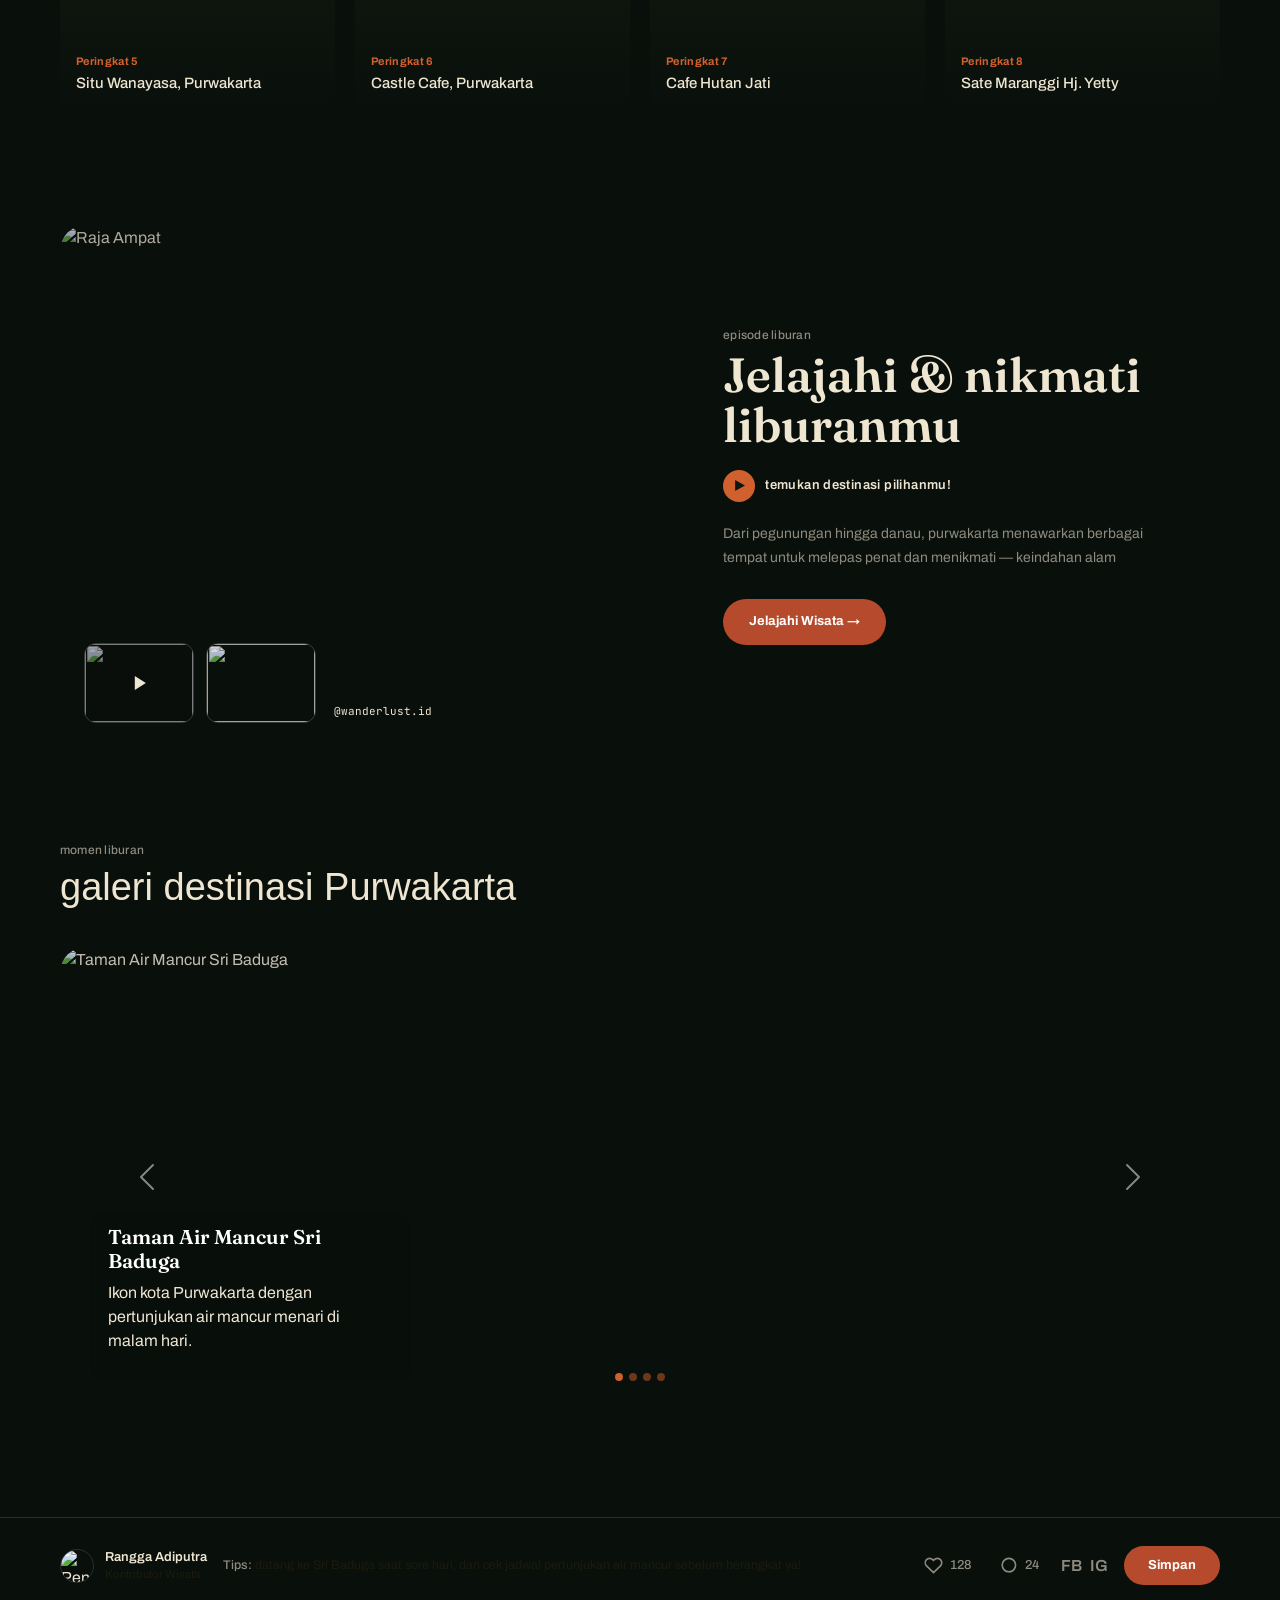
==== commit 03d9ba1c: "Update fmt.Println message from 'Hello' to 'Goodbye'" ====
--- a/htmluas.html
+++ b/htmluas.html
@@ -7,13 +7,11 @@
 <link rel="preconnect" href="https://fonts.googleapis.com">
 <link rel="preconnect" href="https://fonts.gstatic.com" crossorigin>
 <link href="https://fonts.googleapis.com/css2?family=Fraunces:ital,opsz,wght@0,9..144,300;0,9..144,600;1,9..144,500;1,9..144,600&family=Archivo:wght@400;500;600;700&family=JetBrains+Mono:wght@400;500&display=swap" rel="stylesheet">
-<!-- Bootstrap 5 CSS (loaded first so custom styles below can override it) -->
 <link href="https://cdn.jsdelivr.net/npm/bootstrap@5.3.3/dist/css/bootstrap.min.css" rel="stylesheet">
 <link rel="stylesheet" href="cssuas.css">
 </head>
 <body>
 
-<!-- NAV -->
 <header class="nav">
   <div class="nav-inner">
     <div class="nav-brand"><span class="dot"></span>TEMPAT WISATA</div>
@@ -23,17 +21,19 @@
     </button>
 
     <nav class="nav-tabs collapse" id="navTabsCollapse">
-      <a href="#" class="tab">Wisata Air</a>
-      <a href="#" class="tab active">Wisata Alam</a>
-      <a href="#" class="tab">Wisata Kuliner</a>
+      <a href="#beranda" class="tab active">Beranda</a>
+      <a href="#rekomendasi-wisata" class="tab">Rekomendasi</a>
+      <a href="#galeri-wisata" class="tab">Galeri</a>
     </nav>
 
-    <button class="nav-cta" data-bs-toggle="modal" data-bs-target="#bookingModal">Rencanakan perjalanan</button>
+    <div style="margin-left: auto; display: flex; align-items: center; gap: 16px;">
+      <button id="themeToggle" class="btn btn-outline-secondary d-flex align-items-center justify-content-center" style="border-radius: 50%; width: 36px; height: 36px; border-color: var(--line); color: var(--sand); background: transparent; padding:0; transition: 0.3s;" title="Ganti Tema">☀️</button>
+      <button class="nav-cta" data-bs-toggle="modal" data-bs-target="#bookingModal">Rencanakan perjalanan</button>
+    </div>
   </div>
 </header>
 
-<!-- HERO -->
-<section class="hero">
+<section class="hero" id="beranda">
   <img class="hero-img" src="https://i.pinimg.com/736x/60/9f/8d/609f8d29d24141d94cbfe3db04c7c24f.jpg" alt="Gunung Kelimutu">
   <div class="hero-counter">
     <span>03</span>
@@ -54,14 +54,13 @@
   </div>
 </section>
 
-<!-- RECOMMENDATIONS -->
-<section class="section">
+<section class="section" id="rekomendasi-wisata">
   <div class="section-head">
     <div>
       <p class="eyebrow">bingung mau ke mana? ini dia</p>
       <h2 class="section-title">rekomendasi destinasi di Purwakarta</h2>
     </div>
-    <a href="#" class="section-link">Lihat semua destinasi &rarr;</a>
+    <a href="javascript:void(0)" class="section-link">Lihat semua destinasi &rarr;</a>
   </div>
 
   <div class="rec-row">
@@ -132,8 +131,6 @@
   </div>
 </section>
 
-
-<!-- PROMO -->
 <section class="promo">
   <div class="promo-media">
     <img src="https://picsum.photos/seed/raja-ampat-flag-desktop/1200/1000" alt="Raja Ampat">
@@ -155,12 +152,11 @@
       temukan destinasi pilihanmu!
     </div>
     <p class="promo-text">Dari pegunungan hingga danau, purwakarta menawarkan berbagai tempat untuk melepas penat dan menikmati — keindahan alam </p>
-    <button class="promo-cta" data-bs-toggle="modal" data-bs-target="#bookingModal"> Jelajahi Wisata &rarr;</button>
+    <a href="#rekomendasi-wisata" class="promo-cta"> Jelajahi Wisata &rarr;</a>
   </div>
 </section>
 
-<!-- GALLERY CAROUSEL -->
-<section class="gallery">
+<section class="gallery" id="galeri-wisata">
   <div class="section-head">
     <div>
       <p class="eyebrow">momen liburan</p>
@@ -216,7 +212,6 @@
   </div>
 </section>
 
-<!-- FOOTER -->
 <footer class="foot">
   <div class="foot-inner d-flex flex-wrap align-items-center gap-3">
     <div class="foot-author">
@@ -240,16 +235,17 @@
         <svg viewBox="0 0 24 24" fill="none" stroke="currentColor" stroke-width="2"><path d="M21 11.5a8.38 8.38 0 0 1-8.5 8.5A8.5 8.5 0 1 1 21 11.5z"/></svg>
         24
       </button>
+      
       <div class="foot-social d-flex align-items-center gap-2">
-        <a href="#" aria-label="Bagikan ke Facebook">FB</a>
-        <a href="#" aria-label="Bagikan ke Instagram">IG</a>
-      </div>
-      <button type="button" class="save-btn" data-bs-toggle="modal" data-bs-target="#bookingModal">Simpan</button>
+        <a href="https://www.facebook.com/login/" target="_blank" rel="noopener noreferrer" aria-label="Login ke Facebook">FB</a>
+        <a href="https://www.instagram.com/accounts/login/" target="_blank" rel="noopener noreferrer" aria-label="Login ke Instagram">IG</a>
+      </div>
+      
+      <button type="button" class="save-btn" onclick="this.innerHTML='Tersimpan ✔'; this.style.backgroundColor='var(--moss)'; this.style.pointerEvents='none';">Simpan</button>
     </div>
   </div>
 </footer>
 
-<!-- BOOKING MODAL -->
 <div class="modal fade" id="bookingModal" tabindex="-1" aria-labelledby="bookingModalLabel" aria-hidden="true">
   <div class="modal-dialog modal-dialog-centered">
     <div class="modal-content">
@@ -272,32 +268,81 @@
               <label for="bookingDate" class="form-label">Tanggal Kunjungan</label>
               <input type="date" class="form-control" id="bookingDate" required>
             </div>
+            
             <div class="col-md-6 mb-3">
               <label for="bookingDest" class="form-label">Destinasi</label>
               <select class="form-select" id="bookingDest">
-                <option>Taman Air Mancur Sri Baduga</option>
-                <option>Danau Jatiluhur</option>
-                <option>Parang Gombong</option>
-                <option>Situ Wanayasa</option>
-                <option>Castle Cafe</option>
+                <option value="0">Pilih Destinasi...</option>
+                <option value="20000">Sri Baduga (Rp 20.000)</option>
+                <option value="15000">Danau Jatiluhur (Rp 15.000)</option>
+                <option value="10000">Parang Gombong (Rp 10.000)</option>
+                <option value="15000">Situ Wanayasa (Rp 15.000)</option>
+                <option value="25000">Castle Cafe (Rp 25.000)</option>
               </select>
             </div>
           </div>
+          
+          <div class="mb-3">
+            <label for="bookingCount" class="form-label">Jumlah Pengunjung</label>
+            <input type="number" class="form-control" id="bookingCount" min="1" value="1" required>
+          </div>
+          
+          <div class="mb-3 p-3 rounded" style="background: var(--void); border: 1px solid var(--line);">
+            <span class="form-label d-block mb-1" style="font-size: 12px;">Estimasi Total Biaya Tiket:</span>
+            <h4 id="totalCostDisplay" style="color: var(--ember-bright); margin: 0; font-weight: 700; font-family: 'JetBrains Mono', monospace;">Rp 0</h4>
+          </div>
+
           <div class="mb-1">
             <label for="bookingNote" class="form-label">Catatan (opsional)</label>
-            <textarea class="form-control" id="bookingNote" rows="3" placeholder="Jumlah rombongan, permintaan khusus, dll."></textarea>
+            <textarea class="form-control" id="bookingNote" rows="2" placeholder="Permintaan khusus, dll."></textarea>
           </div>
         </div>
         <div class="modal-footer">
           <button type="button" class="btn btn-outline-secondary" data-bs-dismiss="modal">Batal</button>
-          <button type="submit" class="btn-ember" data-bs-dismiss="modal">Kirim Rencana</button>
+          <button type="button" class="btn-ember" data-bs-dismiss="modal">Kirim Rencana</button>
         </div>
       </form>
     </div>
   </div>
 </div>
 
-<!-- Bootstrap 5 JS Bundle (includes Popper) -->
 <script src="https://cdn.jsdelivr.net/npm/bootstrap@5.3.3/dist/js/bootstrap.bundle.min.js"></script>
+
+<script>
+
+  const themeToggle = document.getElementById('themeToggle');
+  const body = document.body;
+
+  themeToggle.addEventListener('click', () => {
+    body.classList.toggle('light-mode');
+    if (body.classList.contains('light-mode')) {
+      themeToggle.innerHTML = '🌙'; 
+    } else {
+      themeToggle.innerHTML = '☀️'; 
+    }
+  });
+
+  const bookingDest = document.getElementById('bookingDest');
+  const bookingCount = document.getElementById('bookingCount');
+  const totalCostDisplay = document.getElementById('totalCostDisplay');
+
+  function calculateCost() {
+    const price = parseInt(bookingDest.value) || 0;
+    const count = parseInt(bookingCount.value) || 1;
+    const total = price * count;
+    totalCostDisplay.innerHTML = 'Rp ' + total.toLocaleString('id-ID');
+  }
+
+  bookingDest.addEventListener('change', calculateCost);
+  bookingCount.addEventListener('input', calculateCost);
+
+  const navTabs = document.querySelectorAll('.nav-tabs .tab');
+  navTabs.forEach(tab => {
+    tab.addEventListener('click', function() {
+      navTabs.forEach(t => t.classList.remove('active'));
+      this.classList.add('active');
+    });
+  });
+</script>
 </body>
 </html>
--- a/cssuas.css
+++ b/cssuas.css
@@ -1,496 +1,846 @@
-
-:root{
-  --void:#0e1712;
-  --void-deep:#090f0b;
-  --ember:#b54a2c;
-  --ember-bright:#d1602f;
-  --sand:#efe6d2;
-  --sand-dim:rgba(239,230,210,.58);
-  --sand-faint:rgba(239,230,210,.28);s
-  --line:rgba(239,230,210,.14);
-  --radius-lg:26px;
-  --radius-md:16px;
-  --container:1240px;
-}
-
-*{
-    margin:0;
-    padding:0;
-    box-sizing:border-box;
-}
-
-body{
-    background:var(--void-deep);
-    color:var(--sand);
-    font-family:'Archivo',sans-serif;
-}
-
-img{
-    max-width:100%;
-    display:block;
-}
-
-a{
-    text-decoration:none;
-    color:inherit;
-}
-
-.nav{
-    background:var(--void-deep);
-    border-bottom:1px solid var(--line);
-}
-
-.nav-brand{
-    font-size:14px;
-    font-weight:700;
-    letter-spacing:.15em;
-    display:flex;
-    align-items:center;
-    gap:8px;
-}
-
-.nav-brand .dot{
-    width:6px;
-    height:6px;
-    border-radius:50%;
-    background:var(--ember-bright);
-}
-
-.navbar-nav .nav-link{
-    color:var(--sand-dim);
-    margin:0 10px;
-    transition:.3s;
-}
-
-.navbar-nav .nav-link:hover,
-.navbar-nav .nav-link.active{
-    color:var(--sand);
-}
-
-.btn-outline-light{
-    border-radius:30px;
-    padding:10px 22px;
-}
-
-.hero{
-    position:relative;
-    height:650px;
-    overflow:hidden;
-}
-
-.hero-img,
-.hero-img .carousel-inner,
-.hero-img .carousel-item,
-.hero-img img{
-    width:100%;
-    height:100%;
-}
-
-.hero-img img{
-    object-fit:cover;
-    filter:brightness(.65);
-}
-
-.hero::before{
-    content:"";
-    position:absolute;
-    inset:0;
-    background:linear-gradient(
-        to bottom,
-        rgba(0,0,0,.2),
-        rgba(0,0,0,.65)
-    );
-    z-index:1;
-}
-
-.hero-inner{
-    position:absolute;
-    inset:0;
-    z-index:2;
-
-    max-width:var(--container);
-    margin:auto;
-
-    display:flex;
-    justify-content:space-between;
-    align-items:flex-end;
-
-    padding:60px;
-}
-
-.hero-title{
-    font-family:'Fraunces',serif;
-    font-size:90px;
-    line-height:.9;
-    font-style:italic;
-    margin-bottom:25px;
-}
-
-.hero-swipe span{
-    display:block;
-    font-size:12px;
-    letter-spacing:.15em;
-    margin-bottom:8px;
-}
-
-.hero-progress{
-    height:3px;
-    background:rgba(255,255,255,.2);
-    border-radius:20px;
-    overflow:hidden;
-}
-
-.hero-progress i{
-    display:block;
-    width:40%;
-    height:100%;
-    background:var(--ember-bright);
-}
-
-.hero-captions{
-    width:300px;
-    border-left:1px solid rgba(255,255,255,.2);
-    padding-left:25px;
-}
-
-.hero-captions p{
-    font-size:13px;
-    color:var(--sand-dim);
-    line-height:1.7;
-    margin-bottom:15px;
-}
-
-.hero-captions b{
-    color:var(--sand);
-}
-
-.hero-counter{
-    position:absolute;
-    top:30px;
-    right:40px;
-    z-index:3;
-
-    display:flex;
-    flex-direction:column;
-    gap:10px;
-
-    font-size:14px;
-    color:var(--sand);
-}
-
-.section{
-    padding:90px 0;
-}
-
-.section-head{
-    display:flex;
-    justify-content:space-between;
-    align-items:end;
-    margin-bottom:40px;
-}
-
-.eyebrow{
-    color:var(--ember-bright);
-    font-size:13px;
-    margin-bottom:8px;
-}
-
-.section-title{
-    font-size:38px;
-    font-weight:700;
-}
-
-.section-link{
-    color:var(--sand-dim);
-}
-
-.section-link:hover{
-    color:var(--ember-bright);
-}
-
-.rec-card{
-    background:#111;
-    border:none;
-    border-radius:18px;
-    overflow:hidden;
-    position:relative;
-    transition:.3s;
-}
-
-.rec-card:hover{
-    transform:translateY(-6px);
-}
-
-.rec-card img{
-    height:260px;
-    object-fit:cover;
-    transition:.4s;
-}
-
-.rec-card:hover img{
-    transform:scale(1.05);
-}
-
-.rec-card .card-body{
-    background:#10190f;
-    position:relative;
-    z-index:2;
-}
-
-.rec-rank{
-    position:absolute;
-    top:15px;
-    left:15px;
-    z-index:3;
-
-    background:rgba(0,0,0,.55);
-
-    padding:5px 10px;
-    border-radius:30px;
-
-    font-size:12px;
-}
-
-.place{
-    color:var(--ember-bright);
-    font-size:12px;
-    display:block;
-    margin-bottom:6px;
-}
-
-.name{
-    font-size:18px;
-    font-weight:600;
-    color:var(--sand);
-}
-
-.promo{
-    max-width:var(--container);
-    margin:80px auto;
-}
-
-.promo-media{
-    position:relative;
-    overflow:hidden;
-    border-radius:24px;
-    height:520px;
-}
-
-.promo-media>img{
-    width:100%;
-    height:100%;
-    object-fit:cover;
-    filter:brightness(.75);
-}
-
-.promo-media::before{
-    content:"";
-    position:absolute;
-    inset:0;
-    background:linear-gradient(to top,
-        rgba(0,0,0,.75),
-        rgba(0,0,0,0));
-}
-
-.promo-strip{
-    position:absolute;
-    left:25px;
-    bottom:25px;
-    display:flex;
-    gap:12px;
-    align-items:flex-end;
-    z-index:2;
-}
-
-.promo-thumb{
-    width:110px;
-    height:80px;
-    border-radius:12px;
-    overflow:hidden;
-    border:1px solid rgba(255,255,255,.2);
-}
-
-.promo-thumb img{
-    width:100%;
-    height:100%;
-    object-fit:cover;
-}
-
-.promo-thumb.playable{
-    position:relative;
-}
-
-.promo-thumb.playable::before{
-    content:"▶";
-    position:absolute;
-    inset:0;
-    display:flex;
-    align-items:center;
-    justify-content:center;
-    color:#fff;
-    font-size:24px;
-    background:rgba(0,0,0,.25);
-}
-
-.promo-handle{
-    color:var(--sand);
-    font-size:13px;
-}
-
-.promo-body{
-    padding-left:20px;
-}
-
-.promo-title{
-    font-family:'Fraunces',serif;
-    font-size:48px;
-    margin:15px 0;
-}
-
-.promo-play{
-    display:flex;
-    align-items:center;
-    gap:12px;
-    margin-bottom:20px;
-    font-weight:600;
-}
-
-.promo-play .dot{
-    width:36px;
-    height:36px;
-    background:var(--ember-bright);
-    border-radius:50%;
-    display:flex;
-    justify-content:center;
-    align-items:center;
-}
-
-.promo-play svg{
-    width:12px;
-    height:12px;
-}
-
-.promo-text{
-    color:var(--sand-dim);
-    line-height:1.8;
-    margin-bottom:25px;
-}
-
-.btn-danger{
-    background:var(--ember);
-    border:none;
-    border-radius:30px;
-    padding:12px 28px;
-}
-
-.btn-danger:hover{
-    background:var(--ember-bright);
-}
-
-.carousel-control-prev,
-.carousel-control-next{
-    width:6%;
-}
-
-.carousel-indicators button{
-    width:10px;
-    height:10px;
-    border-radius:50%;
-}
-
-@media (max-width:991px){
-
-    .hero{
-        height:560px;
-    }
-
-    .hero-inner{
-        flex-direction:column;
-        justify-content:flex-end;
-        align-items:flex-start;
-        padding:40px;
-        gap:25px;
-    }
-
-    .hero-title{
-        font-size:68px;
-    }
-
-    .hero-captions{
-        width:100%;
-        border-left:none;
-        padding-left:0;
-    }
-
-    .promo-body{
-        padding:40px 0 0;
-    }
-
-    .promo-title{
-        font-size:40px;
-    }
-
-}
-
-@media (max-width:768px){
-
-    .hero{
-        height:500px;
-    }
-
-    .hero-title{
-        font-size:52px;
-    }
-
-    .section-title{
-        font-size:28px;
-    }
-
-    .section-head{
-        flex-direction:column;
-        align-items:flex-start;
-        gap:15px;
-    }
-
-    .promo-media{
-        height:350px;
-    }
-
-    .promo-title{
-        font-size:34px;
-    }
-
-}
-
-@media (max-width:576px){
-
-    .hero{
-        height:450px;
-    }
-
-    .hero-inner{
-        padding:25px;
-    }
-
-    .hero-title{
-        font-size:42px;
-    }
-
-    .promo-media{
-        height:260px;
-    }
-
-    .promo-thumb{
-        width:80px;
-        height:60px;
-    }
-
-    .promo-title{
-        font-size:28px;
-    }
-
-    .btn-danger{
-        width:100%;
-    }
-
-}
+html {
+  scroll-behavior: smooth;
+}
+
+:root {
+  --void: #0e1712;
+  --void-deep: #090f0b;
+  --ember: #b54a2c;
+  --ember-bright: #d1602f;
+  --sand: #efe6d2;
+  --sand-dim: rgba(239, 230, 210, 0.58);
+  --sand-faint: rgba(77, 58, 17, 0.28);
+  --moss: #5c6e4f;
+  --line: rgba(239, 230, 210, 0.14);
+  --radius-lg: 26px;
+  --radius-md: 16px;
+  --container: 1240px;
+}
+
+* {
+  box-sizing: border-box;
+}
+
+body {
+  margin: 0;
+  background: var(--void-deep);
+  color: var(--sand);
+  font-family: "Archivo", sans-serif;
+  transition:
+    background 0.3s ease,
+    color 0.3s ease;
+}
+
+a {
+  color: inherit;
+}
+
+.nav {
+  background: var(--void-deep);
+  border-bottom: 1px solid var(--line);
+  position: sticky;
+  top: 0;
+  z-index: 50;
+  transition:
+    background 0.3s ease,
+    border-color 0.3s ease;
+}
+.nav-inner {
+  max-width: var(--container);
+  margin: 0 auto;
+  padding: 22px 40px;
+  display: flex;
+  align-items: center;
+  gap: 48px;
+}
+.nav-brand {
+  font-weight: 700;
+  font-size: 13px;
+  letter-spacing: 0.2em;
+  display: flex;
+  align-items: center;
+  gap: 7px;
+  white-space: nowrap;
+}
+.nav-brand .dot {
+  width: 5px;
+  height: 5px;
+  border-radius: 50%;
+  background: var(--ember-bright);
+}
+.nav-tabs {
+  display: flex;
+  gap: 34px;
+  font-size: 13px;
+  color: var(--sand-dim);
+}
+.nav-tabs .tab {
+  text-decoration: none;
+  padding-bottom: 4px;
+  position: relative;
+  transition: color 0.2s ease;
+}
+.nav-tabs .tab:hover {
+  color: var(--sand);
+}
+.nav-tabs .tab.active {
+  color: var(--sand);
+}
+.nav-tabs .tab.active::after {
+  content: "";
+  position: absolute;
+  left: 0;
+  right: 0;
+  bottom: -4px;
+  height: 2px;
+  background: var(--ember-bright);
+}
+.nav-cta {
+  background: transparent;
+  border: 1px solid var(--line);
+  color: var(--sand);
+  padding: 10px 20px;
+  border-radius: 30px;
+  font-family: "Archivo", sans-serif;
+  font-size: 12.5px;
+  font-weight: 600;
+  cursor: pointer;
+  transition:
+    border-color 0.2s ease,
+    background 0.2s ease,
+    transform 0.1s ease;
+  white-space: nowrap;
+}
+.nav-cta:hover {
+  background: var(--ember);
+  border-color: var(--ember);
+  color: #fff;
+}
+
+.hero {
+  position: relative;
+  height: 640px;
+  overflow: hidden;
+}
+.hero-img {
+  position: absolute;
+  inset: 0;
+  width: 100%;
+  height: 100%;
+  object-fit: cover;
+  filter: saturate(0.82) contrast(1.05) brightness(0.72);
+}
+.hero::before {
+  content: "";
+  position: absolute;
+  inset: 0;
+  background:
+    linear-gradient(
+      180deg,
+      rgba(9, 15, 11, 0.35) 0%,
+      rgba(9, 15, 11, 0.05) 32%,
+      rgba(9, 15, 11, 0.55) 70%,
+      rgba(9, 15, 11, 0.95) 100%
+    ),
+    linear-gradient(90deg, rgba(9, 15, 11, 0.55) 0%, transparent 42%);
+}
+.hero::after {
+  content: "";
+  position: absolute;
+  inset: 0;
+  background: linear-gradient(160deg, rgba(181, 74, 44, 0.18), transparent 45%);
+  mix-blend-mode: overlay;
+}
+
+.hero-counter {
+  position: absolute;
+  right: 48px;
+  top: 36px;
+  z-index: 2;
+  font-family: "JetBrains Mono", monospace;
+  font-size: 13px;
+  color: var(--sand-faint);
+  text-align: right;
+  display: flex;
+  flex-direction: column;
+  gap: 12px;
+}
+.hero-counter .now {
+  color: var(--sand);
+  font-weight: 500;
+  font-size: 15px;
+  position: relative;
+}
+.hero-counter .now::after {
+  content: "";
+  position: absolute;
+  left: -26px;
+  top: 50%;
+  width: 18px;
+  height: 1px;
+  background: var(--ember-bright);
+}
+
+.hero-inner {
+  position: relative;
+  z-index: 2;
+  max-width: var(--container);
+  margin: 0 auto;
+  height: 100%;
+  padding: 0 40px 56px;
+  display: flex;
+  align-items: flex-end;
+  justify-content: space-between;
+  gap: 60px;
+}
+
+.hero-eyebrow {
+  display: block;
+  font-size: 13px;
+  font-weight: 500;
+  letter-spacing: 0.34em;
+  text-transform: uppercase;
+  color: var(--sand-dim);
+  margin-bottom: 10px;
+}
+.hero-title {
+  font-family: "Fraunces", serif;
+  font-style: italic;
+  font-weight: 600;
+  font-size: 104px;
+  line-height: 0.88;
+  margin: 0 0 26px;
+}
+.hero-swipe {
+  max-width: 300px;
+}
+.hero-swipe span {
+  display: block;
+  font-size: 12px;
+  font-weight: 700;
+  letter-spacing: 0.12em;
+  color: var(--sand);
+  margin-bottom: 10px;
+}
+.hero-progress {
+  height: 2px;
+  background: var(--sand-faint);
+  border-radius: 2px;
+  overflow: hidden;
+}
+.hero-progress i {
+  display: block;
+  width: 38%;
+  height: 100%;
+  background: var(--ember-bright);
+}
+
+.hero-captions {
+  display: flex;
+  flex-direction: column;
+  gap: 16px;
+  max-width: 300px;
+  flex-shrink: 0;
+  border-left: 1px solid var(--line);
+  padding-left: 26px;
+}
+.hero-captions p {
+  margin: 0;
+  font-size: 12.5px;
+  line-height: 1.6;
+  color: var(--sand-dim);
+  font-weight: 400;
+}
+.hero-captions p b {
+  color: var(--sand);
+  font-weight: 600;
+}
+
+.section {
+  max-width: var(--container);
+  margin: 0 auto;
+  padding: 88px 40px 20px;
+}
+.section-head {
+  display: flex;
+  align-items: flex-end;
+  justify-content: space-between;
+  margin-bottom: 36px;
+}
+.eyebrow {
+  font-size: 12px;
+  color: var(--sand-dim);
+  font-weight: 500;
+  letter-spacing: 0.02em;
+  margin: 0 0 6px;
+}
+.section-title {
+  font-family: "Segoe UI", Tahoma, Geneva, Verdana, sans-serif;
+  font-weight: 500;
+  font-size: 38px;
+  color: var(--sand);
+  margin: 0;
+}
+.section-link {
+  font-size: 13px;
+  font-weight: 600;
+  color: var(--sand-dim);
+  text-decoration: none;
+  white-space: nowrap;
+  transition: color 0.2s ease;
+}
+.section-link:hover {
+  color: var(--ember-bright);
+}
+
+.rec-row {
+  display: grid;
+  grid-template-columns: repeat(4, 1fr);
+  gap: 20px;
+}
+.rec-card {
+  position: relative;
+  border-radius: var(--radius-md);
+  overflow: hidden;
+  aspect-ratio: 3/4.2;
+  background: #10190f;
+}
+.rec-card img {
+  position: absolute;
+  inset: 0;
+  width: 100%;
+  height: 100%;
+  object-fit: cover;
+  filter: saturate(0.85) contrast(1.05) brightness(0.8);
+  transition: transform 0.6s ease;
+}
+.rec-card:hover img {
+  transform: scale(1.06);
+}
+.rec-card::after {
+  content: "";
+  position: absolute;
+  inset: 0;
+  background: linear-gradient(
+    180deg,
+    transparent 50%,
+    rgba(9, 15, 11, 0.92) 100%
+  );
+}
+.rec-rank {
+  position: absolute;
+  top: 14px;
+  left: 14px;
+  z-index: 2;
+  font-family: "JetBrains Mono", monospace;
+  font-size: 11px;
+  color: #efe6d2;
+  background: rgba(9, 15, 11, 0.55);
+  border: 1px solid rgba(239, 230, 210, 0.25);
+  padding: 3px 9px;
+  border-radius: 20px;
+  letter-spacing: 0.03em;
+}
+.rec-label {
+  position: absolute;
+  left: 16px;
+  right: 16px;
+  bottom: 16px;
+  z-index: 2;
+}
+.rec-label .place {
+  display: block;
+  font-size: 11px;
+  font-weight: 700;
+  color: var(--ember-bright);
+  letter-spacing: 0.03em;
+  margin-bottom: 4px;
+}
+.rec-label .name {
+  display: block;
+  font-size: 15px;
+  line-height: 1.3;
+  color: #efe6d2;
+  font-weight: 500;
+}
+
+.promo {
+  max-width: var(--container);
+  margin: 96px auto 0;
+  padding: 0 40px;
+  display: grid;
+  grid-template-columns: 1.1fr 0.9fr;
+  gap: 56px;
+  align-items: center;
+}
+.promo-media {
+  position: relative;
+  border-radius: var(--radius-lg);
+  overflow: hidden;
+  height: 520px;
+}
+.promo-media img {
+  width: 100%;
+  height: 100%;
+  object-fit: cover;
+  filter: saturate(0.8) contrast(1.05) brightness(0.72);
+}
+.promo-media::before {
+  content: "";
+  position: absolute;
+  inset: 0;
+  background: linear-gradient(0deg, rgba(9, 15, 11, 0.75) 0%, transparent 40%);
+}
+.promo-strip {
+  position: absolute;
+  left: 24px;
+  right: 24px;
+  bottom: 22px;
+  z-index: 2;
+  display: flex;
+  align-items: flex-end;
+  gap: 12px;
+}
+.promo-thumb {
+  position: relative;
+  width: 110px;
+  height: 80px;
+  border-radius: 12px;
+  overflow: hidden;
+  flex-shrink: 0;
+  border: 1px solid rgba(239, 230, 210, 0.2);
+}
+.promo-thumb img {
+  width: 100%;
+  height: 100%;
+  object-fit: cover;
+  filter: saturate(0.85) brightness(0.85);
+}
+.promo-thumb.playable::after {
+  content: "";
+  position: absolute;
+  inset: 0;
+  background: rgba(9, 15, 11, 0.25);
+}
+.promo-thumb.playable::before {
+  content: "";
+  position: absolute;
+  top: 50%;
+  left: 50%;
+  width: 0;
+  height: 0;
+  border-top: 7px solid transparent;
+  border-bottom: 7px solid transparent;
+  border-left: 11px solid #efe6d2;
+  transform: translate(-38%, -50%);
+  z-index: 2;
+}
+.promo-handle {
+  font-family: "JetBrains Mono", monospace;
+  font-size: 11px;
+  color: #efe6d2;
+  align-self: flex-end;
+  margin-bottom: 4px;
+  margin-left: 6px;
+}
+
+.promo-body {
+  padding-right: 20px;
+}
+.promo-title {
+  font-family: "Fraunces", serif;
+  font-weight: 600;
+  font-size: 48px;
+  line-height: 1.04;
+  color: var(--sand);
+  margin: 4px 0 20px;
+}
+.promo-play {
+  display: inline-flex;
+  align-items: center;
+  gap: 10px;
+  font-size: 13px;
+  font-weight: 600;
+  letter-spacing: 0.03em;
+  color: var(--sand);
+  margin-bottom: 20px;
+}
+.promo-play .dot {
+  width: 32px;
+  height: 32px;
+  border-radius: 50%;
+  background: var(--ember-bright);
+  display: flex;
+  align-items: center;
+  justify-content: center;
+  flex-shrink: 0;
+}
+.promo-play .dot svg {
+  width: 11px;
+  height: 11px;
+}
+.promo-text {
+  font-size: 14px;
+  line-height: 1.7;
+  color: var(--sand-dim);
+  max-width: 460px;
+  margin: 0 0 30px;
+}
+.promo-cta {
+  background: var(--ember);
+  color: #fff;
+  border: none;
+  padding: 13px 26px;
+  border-radius: 30px;
+  font-family: "Archivo", sans-serif;
+  font-weight: 700;
+  font-size: 13px;
+  cursor: pointer;
+  transition:
+    background 0.2s ease,
+    transform 0.1s ease;
+  text-decoration: none;
+  display: inline-block;
+}
+.promo-cta:hover {
+  background: var(--ember-bright);
+  color: #fff;
+}
+
+.foot {
+  margin-top: 110px;
+  border-top: 1px solid var(--line);
+  transition: border-color 0.3s ease;
+}
+.foot-inner {
+  max-width: var(--container);
+  margin: 0 auto;
+  padding: 28px 40px;
+  display: flex;
+  align-items: center;
+  gap: 40px;
+}
+.foot-author {
+  display: flex;
+  align-items: center;
+  gap: 11px;
+  flex-shrink: 0;
+}
+.foot-avatar {
+  width: 34px;
+  height: 34px;
+  border-radius: 50%;
+  object-fit: cover;
+  border: 1px solid var(--line);
+}
+.foot-author div {
+  display: flex;
+  flex-direction: column;
+  line-height: 1.35;
+}
+.foot-name {
+  font-size: 13px;
+  color: var(--sand);
+  font-weight: 600;
+}
+.foot-role {
+  font-size: 11.5px;
+  color: var(--sand-faint);
+}
+.foot-comment {
+  font-size: 12.5px;
+  color: var(--sand-faint);
+  line-height: 1.5;
+  flex: 1;
+}
+.foot-comment b {
+  color: var(--sand-dim);
+  font-weight: 500;
+}
+.foot-comment a {
+  color: var(--ember-bright);
+  text-decoration: none;
+  font-weight: 500;
+}
+
+.engage {
+  display: flex;
+  align-items: center;
+  gap: 22px;
+  flex-shrink: 0;
+}
+.engage-item {
+  display: flex;
+  align-items: center;
+  gap: 7px;
+  color: var(--sand-dim);
+  font-size: 13px;
+  font-weight: 500;
+  cursor: pointer;
+  background: transparent;
+  border: none;
+}
+.engage-item svg {
+  width: 19px;
+  height: 19px;
+}
+.foot-social a {
+  color: var(--sand-dim);
+  transition: color 0.2s ease;
+  text-decoration: none;
+  font-weight: 600;
+}
+.foot-social a:hover {
+  color: var(--ember-bright);
+}
+.save-btn {
+  background: var(--ember);
+  color: #fff;
+  border: none;
+  padding: 10px 24px;
+  border-radius: 20px;
+  font-family: "Archivo", sans-serif;
+  font-weight: 700;
+  font-size: 13px;
+  cursor: pointer;
+  transition:
+    background 0.2s ease,
+    transform 0.1s ease;
+}
+.save-btn:hover {
+  background: var(--ember-bright);
+}
+
+@media (max-width: 1100px) {
+  .hero-title {
+    font-size: 78px;
+  }
+  .promo {
+    grid-template-columns: 1fr;
+  }
+  .promo-media {
+    height: 400px;
+  }
+  .rec-row {
+    grid-template-columns: repeat(2, 1fr);
+  }
+}
+
+.navbar-toggler {
+  display: none;
+  background: transparent;
+  border: 1px solid var(--line);
+  border-radius: 8px;
+  padding: 6px 9px;
+}
+.navbar-toggler:focus {
+  box-shadow: none;
+  outline: none;
+}
+.navbar-toggler-icon {
+  display: block;
+  width: 20px;
+  height: 2px;
+  background: var(--sand);
+  position: relative;
+}
+.navbar-toggler-icon::before,
+.navbar-toggler-icon::after {
+  content: "";
+  position: absolute;
+  left: 0;
+  width: 20px;
+  height: 2px;
+  background: var(--sand);
+}
+.navbar-toggler-icon::before {
+  top: -6px;
+}
+.navbar-toggler-icon::after {
+  top: 6px;
+}
+
+@media (min-width: 768px) {
+  .nav-tabs.collapse {
+    display: flex !important;
+  }
+}
+@media (max-width: 767px) {
+  .navbar-toggler {
+    display: inline-flex;
+    align-items: center;
+    justify-content: center;
+  }
+  .nav-tabs.collapse:not(.show) {
+    display: none;
+  }
+  .nav-tabs.collapse.show {
+    display: flex;
+    flex-direction: column;
+    gap: 16px;
+    position: absolute;
+    left: 0;
+    right: 0;
+    top: 100%;
+    background: var(--void-deep);
+    border-bottom: 1px solid var(--line);
+    padding: 20px 40px 26px;
+  }
+}
+
+.modal-content {
+  background: var(--void);
+  color: var(--sand);
+  border: 1px solid var(--line);
+  border-radius: var(--radius-md);
+  transition:
+    background 0.3s ease,
+    border-color 0.3s ease;
+}
+.modal-header,
+.modal-footer {
+  border-color: var(--line);
+  transition: border-color 0.3s ease;
+}
+.modal-title {
+  font-family: "Fraunces", serif;
+  font-weight: 600;
+}
+.btn-close {
+  filter: invert(1) grayscale(1) brightness(1.8);
+  transition: filter 0.3s ease;
+}
+.modal .form-label {
+  font-size: 13px;
+  color: var(--sand-dim);
+}
+.modal .form-control,
+.modal .form-select {
+  background: var(--void-deep);
+  color: var(--sand);
+  border: 1px solid var(--line);
+  transition:
+    background 0.3s ease,
+    border-color 0.3s ease;
+}
+.modal .form-control:focus,
+.modal .form-select:focus {
+  background: var(--void-deep);
+  color: var(--sand);
+  border-color: var(--ember-bright);
+  box-shadow: 0 0 0 0.2rem rgba(209, 96, 47, 0.25);
+}
+.btn-ember {
+  background: var(--ember);
+  color: #fff;
+  border: none;
+  border-radius: 30px;
+  font-weight: 700;
+  font-size: 13px;
+  padding: 10px 22px;
+  transition:
+    background 0.2s ease,
+    transform 0.1s ease;
+}
+.btn-ember:hover {
+  background: var(--ember-bright);
+}
+
+.gallery {
+  max-width: var(--container);
+  margin: 96px auto 0;
+  padding: 0 40px;
+}
+.gallery .carousel-item {
+  height: 460px;
+  border-radius: var(--radius-lg);
+  overflow: hidden;
+}
+.gallery .carousel-item img {
+  width: 100%;
+  height: 100%;
+  object-fit: cover;
+  filter: saturate(0.85) contrast(1.05) brightness(0.8);
+}
+.gallery .carousel-caption {
+  text-align: left;
+  left: 30px;
+  right: auto;
+  bottom: 26px;
+  background: rgba(9, 15, 11, 0.55);
+  backdrop-filter: blur(2px);
+  border-radius: var(--radius-md);
+  padding: 12px 18px;
+  max-width: 320px;
+}
+.gallery .carousel-caption h5 {
+  font-family: "Fraunces", serif;
+  font-weight: 600;
+  color: #fff;
+}
+.gallery .carousel-caption p {
+  color: #efe6d2;
+}
+.gallery .carousel-indicators [data-bs-target] {
+  background-color: var(--ember-bright);
+  width: 8px;
+  height: 8px;
+  border-radius: 50%;
+}
+
+@media (max-width: 767px) {
+  .hero {
+    height: 520px;
+  }
+  .hero-inner {
+    flex-direction: column;
+    align-items: flex-start;
+    gap: 28px;
+  }
+  .hero-captions {
+    border-left: none;
+    padding-left: 0;
+    flex-direction: row;
+    overflow-x: auto;
+  }
+  .hero-title {
+    font-size: 56px;
+  }
+  .foot-inner {
+    flex-wrap: wrap;
+  }
+  .gallery .carousel-item {
+    height: 320px;
+  }
+}
+
+.nav-cta:active,
+.promo-cta:active,
+.save-btn:active,
+.btn-ember:active {
+  transform: scale(0.95);
+}
+
+body.light-mode {
+  --void: #f2f5f3;
+  --void-deep: #ffffff;
+  --sand: #090f0b;
+  --sand-dim: #4a5c51;
+  --sand-faint: #7a8f82;
+  --line: #d1d9d4;
+}
+body.light-mode .btn-close {
+  filter: invert(0) grayscale(0) brightness(0);
+}
+
+body.light-mode .hero-title,
+body.light-mode .hero-eyebrow,
+body.light-mode .hero-swipe span,
+body.light-mode .hero-captions p,
+body.light-mode .hero-captions p b,
+body.light-mode .hero-counter,
+body.light-mode .hero-counter .now,
+body.light-mode .rec-card .name,
+body.light-mode .rec-card .rec-rank {
+  color: #efe6d2 !important;
+}
